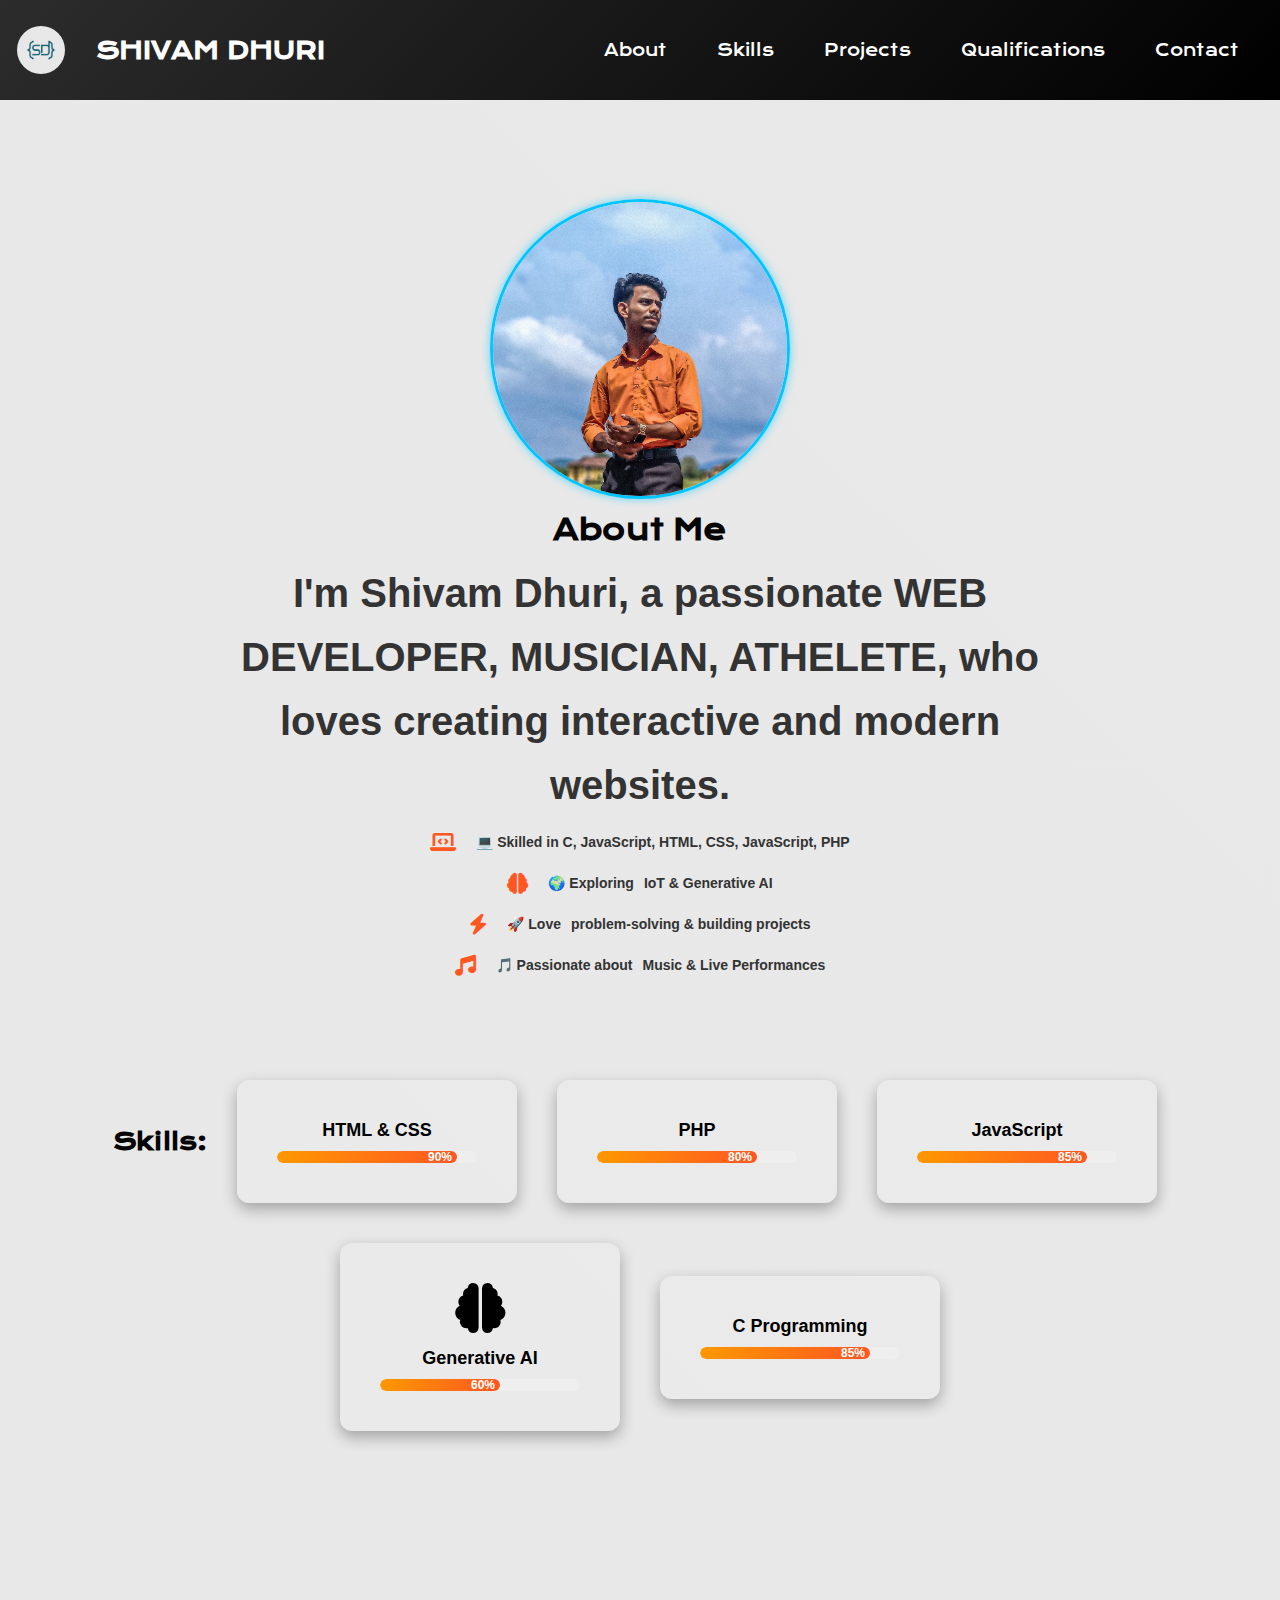
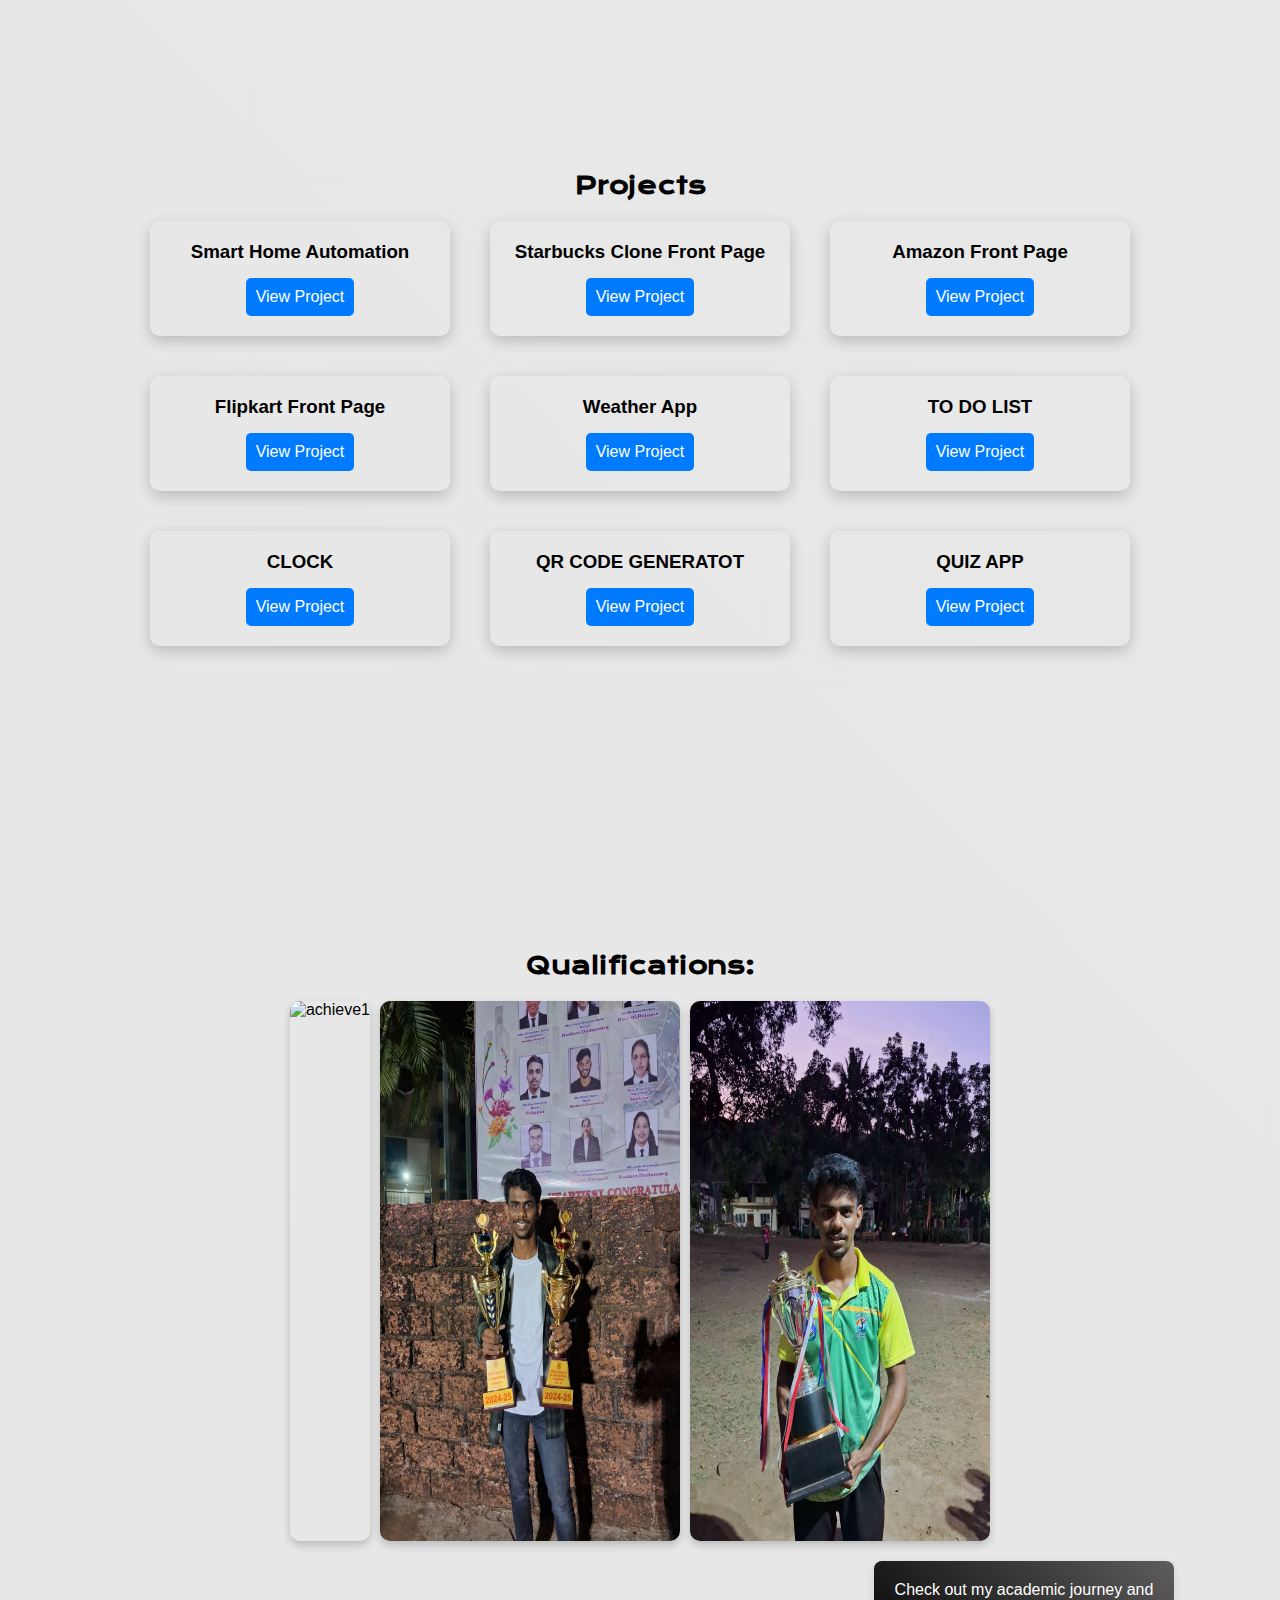
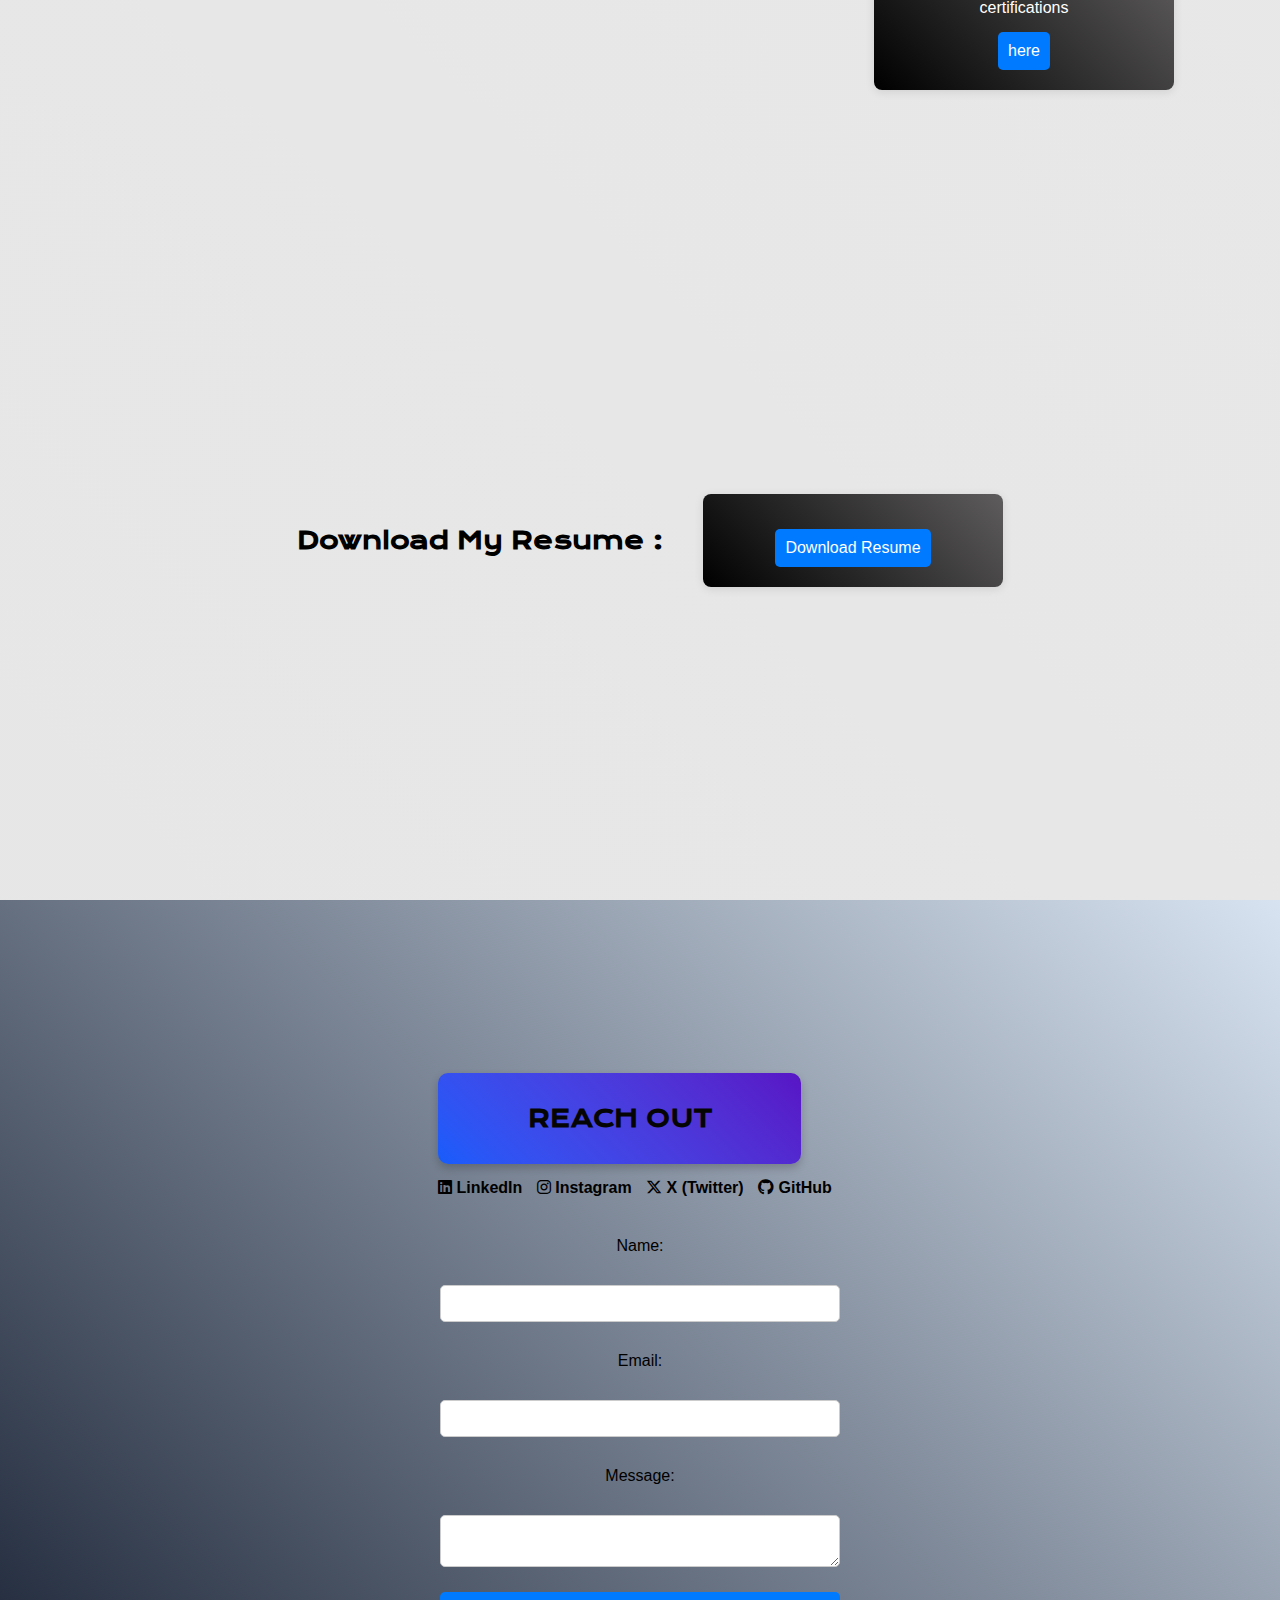
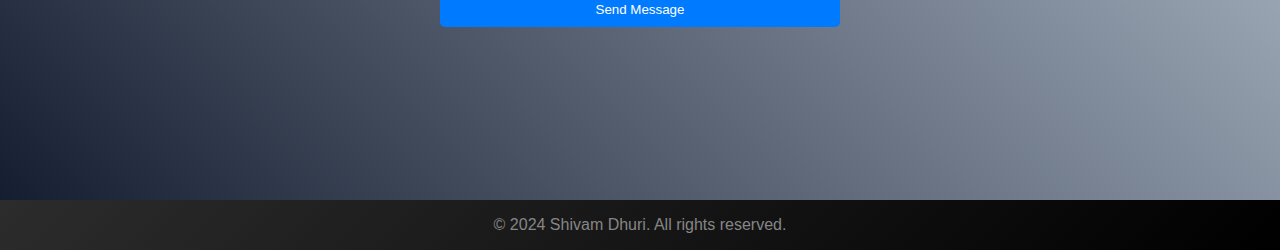
==== index.html @ 775d4413 "Add files via upload" ====
<!DOCTYPE html>
<html lang="en">
<head>
    <meta charset="UTF-8">
    <meta name="viewport" content="width=device-width, initial-scale=1.0">
    <title>Shivam Dhuri - Portfolio</title>
    <link rel="stylesheet" href="styles.css">
    <link rel="stylesheet" href="https://cdn.jsdelivr.net/npm/devicon@2.14.0/devicon.min.css">
<link rel="stylesheet" href="https://cdnjs.cloudflare.com/ajax/libs/font-awesome/6.4.2/css/all.min.css">

    <link href="http://api.fontshare.com/v2/css?f[]=general-sans@400,500,600,700&display=swap" rel="stylesheet">
    <link href="https://fonts.googleapis.com/css2?family=Poppins:wght@300;600&display=swap" rel="stylesheet">
    <link rel="preconnect" href="https://fonts.googleapis.com">
<link rel="preconnect" href="https://fonts.gstatic.com" crossorigin>
<link href="https://fonts.googleapis.com/css2?family=Krona+One&family=Secular+One&display=swap" rel="stylesheet">
</head>
<body>
    <header class="fade-in"> 
            <div class="logo-container">
                <img id="skill" class="shivam" src="logo.webp" alt="SD Logo">
                <h2   class="heading">SHIVAM DHURI</h2>
                
            </div>
        <button class="menu-toggle">&#9776;</button> <!-- Hamburger Icon -->
        <nav>
            <ul class="nav-links">
                <li><a href="#about">About</a></li>
                <li><a href="#skills">Skills</a></li>
                <li><a href="#projects">Projects</a></li>
                <li><a href="#qualifications">Qualifications</a></li>
                <li><a href="#contact">Contact</a></li>
            </ul>
        </nav> 
    </header>
   

    
    

    <section id="about" class="about">
        
            <div class="about-content">
                <div class="profile-container">
                    <img  src="IMG20241020133744 (1) (3).jpg" alt="Profile" class="profile-image">
                </div>
                <h2>About Me</h2>
                <div class="typing-container">
                    <span id="dynamic-text"></span>
                </div>
                <p id="about-description">
                    I'm <strong>Shivam Dhuri</strong>, a passionate WEB DEVELOPER, MUSICIAN, ATHELETE, who loves creating interactive and modern websites.
                    <ul class="about-list">
                        <li><i class="fa-solid fa-laptop-code"></i> 💻 Skilled in C, JavaScript, HTML, CSS, JavaScript, PHP</li>
                        <li><i class="fa-solid fa-brain"></i> 🌍 Exploring <strong>IoT & Generative AI</strong></li>
                        <li><i class="fa-solid fa-bolt"></i> 🚀 Love <strong>problem-solving & building projects</strong></li>
                        <li><i class="fa-solid fa-music"></i> 🎵 Passionate about <strong>Music & Live Performances</strong></li>
                    </ul>
                    
                    
            </section>
    
    
    <script src="https://cdn.jsdelivr.net/npm/typed.js@2.0.12"></script>
    <script>
        var profileImage = document.getElementById("profile-image");
        var aboutText = document.getElementById("about-description");
    
        var roles = [
            { 
                title: '<i class="fa-solid fa-code"></i> Web Developer', 
                img: 'IMG20241020133744 (1) (3).jpg',
                text: "I'm Shivam Dhuri, a passionate **web developer** who loves creating interactive and modern websites."
            },
            { 
                title: '<i class="fa-solid fa-dumbbell"></i> Athlete', 
                img: 'achieve.jpg',
                text: "Sports fuel my energy and discipline. As an **athlete**, I thrive on pushing my limits and staying fit."
            },
            { 
                title: '<i class="fa-solid fa-music"></i> Musician', 
                img: 'musician.jpg',
                text: "Music is my creative escape. As a **musician**, I love playing and creating soulful melodies."
            }
        ];
    
        var typed = new Typed("#dynamic-text", {
            strings: roles.map(role => role.title),
            typeSpeed: 100,
            backSpeed: 60,
            startDelay: 400,
            loop: true,
            smartBackspace: true,
            showCursor: false,
            preStringTyped: (index) => {
                profileImage.style.opacity = "0";
                aboutText.style.opacity = "0";
                setTimeout(() => {
                    profileImage.src = roles[index].img;
                    aboutText.innerHTML = roles[index].text;
                    profileImage.style.opacity = "1";
                    aboutText.style.opacity = "1";
                }, 500);
            }
        });
    </script>
    


    <section id="skills" class="skills">
        
        <div class="skills-container">
            <h2  class="skil">Skills:</h2>
            <div class="skill">
                <i class="devicon-html5-plain colored"></i>
                <i class="devicon-css3-plain colored"></i> <!-- HTML & CSS Icons -->
                <div class="skill-name">HTML & CSS</div>
                <div class="skill-bar"><div class="skill-level html-css-skill">90%</div></div>
            </div>
            <div class="skill">
                <i class="devicon-php-plain colored"></i> <!-- PHP Icon -->
                <div class="skill-name">PHP</div>
                <div class="skill-bar"><div class="skill-level php-skill">80%</div></div>
            </div>
            <div class="skill">
                <i class="devicon-javascript-plain colored"></i> <!-- JavaScript Icon -->
                <div class="skill-name">JavaScript</div>
                <div class="skill-bar"><div class="skill-level js-skill">85%</div></div>
            </div>
            <div class="skill">
                <i class="fas fa-brain"></i> <!-- AI Icon -->
                <div class="skill-name">Generative AI</div>
                <div class="skill-bar"><div class="skill-level ai-skill">60%</div></div>
            </div>
            <div class="skill">
                <i class="devicon-c-plain colored"></i> <!-- C Icon -->
                <div class="skill-name">C Programming</div>
                <div class="skill-bar"><div class="skill-level c-skill">85%</div></div>
            </div>
            
        </div>
    </section>
    
    

    <section id="projects">
        <h2 >Projects</h2>
        <div class="projects-container">
            <div class="project">
                <h3>Smart Home Automation</h3>
                <a href="iot_project.html" class="btn">View Project</a>
            </div>
            
            <div class="project">
                <h3>Starbucks Clone Front Page</h3>
                <a href="https://star1-phi.vercel.app/" class="btn">View Project</a>
            </div>
    
            <div class="project">
                <h3>Amazon Front Page</h3>
                <a href="https://amazon-nu-drab.vercel.app/" class="btn">View Project</a>
            </div>
    
            <div class="project">
                <h3>Flipkart Front Page</h3>
                <a href="https://flipkart-flax.vercel.app/" class="btn">View Project</a>
            </div>
            <div class="project">
                <h3>Weather App</h3>
                <a href="https://weatherapp-wheat-sigma.vercel.app/" class="btn">View Project</a>
            </div>
            <div class="project">
                <h3>TO DO LIST</h3>
                <a href="https://todo-dusky-mu.vercel.app/" class="btn">View Project</a>
            </div>
            <div class="project">
                <h3>CLOCK</h3>
                <a href="https://clock-eta-red.vercel.app/" class="btn">View Project</a>
            </div>
            <div class="project">
                <h3>QR CODE GENERATOT</h3>
                <a href="https://qr-lake-omega.vercel.app/" class="btn">View Project</a>
            </div>
            <div class="project">
                <h3>QUIZ APP</h3>
                <a href="https://quiz-nu-kohl.vercel.app/" class="btn">View Project</a>
            </div>
        </div>
    </section>
    

    <section id="qualifications" class="qualifications">
        <h2 id="proj">Qualifications:</h2>
        
        <div class="qualification-image">
            <img src="achieve.jpg" alt="achieve1">
            <img src="achieve2.jpg" alt="achieve2">
            <img src="achieve3.jpg" alt="achieve3">
        </div>
        
        
            <p id="prop" class="boxx">Check out my academic journey and certifications <a href="qualifications.html" class="btn">here</a></p>
        </div>
    </section>
    <section class="projects-container">
        <h2 id="proj">Download My Resume
            :
        </h2>
        <p id="pro" class="boxx"><a href="Shivam_Resume.pdf" download class="btn">Download Resume</a></p>
        
    </section>

<script>
  document.getElementById("resumeDownload").addEventListener("click", function (event) {
    event.preventDefault();
    const link = document.createElement("a");
    link.href = "files/Shivam_Resume.pdf";
    link.setAttribute("download", "Shivam_Resume.pdf");
    document.body.appendChild(link);
    link.click();
    document.body.removeChild(link);
  });
</script>

    

    <section id="contact">

        <div class="reach1">
            <div class=""> <h2 class="reach">REACH OUT</h2></div>
            
            <div class="social-links">
                <a href="https://www.linkedin.com/in/shivam-dhuri-a735862b6/" target="_blank" class="social-icon">
                    <i class="fa-brands fa-linkedin"></i> LinkedIn
                </a>
                <a href="https://www.instagram.com/_shivam_2923/" target="_blank" class="social-icon">
                    <i class="fa-brands fa-instagram"></i> Instagram
                </a>
                <a href="https://x.com/ShivamG55039298" target="_blank" class="social-icon">
                    <i class="fa-brands fa-x-twitter"></i> X (Twitter)
                </a>
                <a href="https://github.com/shivamdh007" target="_blank" class="social-icon">
                    <i class="fa-brands fa-github"></i> GitHub
                </a>
            </div>
        <form action="contact.php" method="POST">
            <label for="name" id="proj">Name:</label>
            <input type="text" id="name" name="name" required>
            
            <label for="email" id="proj">Email:</label>
            <input type="email" id="email" name="email" required>
            
            <label for="message" id="proj">Message:</label>
            <textarea id="message" name="message" required></textarea>
            
            <button type="submit" class="btn">Send Message</button>
        </form>
        </div>
    </section>

    <footer>
        <p>&copy; 2024 Shivam Dhuri. All rights reserved.</p>
    </footer>

    <script src="script.js"></script>
</body>
</html>
---- styles.css ----
* {
    box-sizing: border-box;
    
}

body {
    font-family: 'Poppins', sans-serif;
    margin: 0;
    padding: 0;
    color: #000000;
    background-color: #000000;
}


* {
    box-sizing: border-box;
    margin: 0;
    padding: 0;
}

body {
    font-family: 'Poppins', sans-serif;
    color: #ffffff;
    background: #000000;
}



@keyframes glowing {
    0% { text-shadow: 0 0 5px #ffffff, 0 0 10px #ffffff; }
    50% { text-shadow: 0 0 15px #00f2ff, 0 0 30px #ffcc00; }
    100% { text-shadow: 0 0 5px #0fa4ac, 0 0 10px #ffffff; }
}

header {
    background: linear-gradient(135deg, #2c2c2c, #000000);
    color: #fff;
    padding: 15px 30px;
    text-align: center;
    position: sticky;
    top: 0;
    z-index: 1000;
    display: flex;
    justify-content: space-between;
    align-items: center;
    transition: all 0.3s ease-in-out;
}


header h1 {
    font-size: 24px;
    font-family: "Krona One", sans-serif;
    letter-spacing: 1px;
    animation: glowing 2s infinite alternate; /* Glowing effect */
    transition: transform 0.3s ease-in-out;
}

header h1:hover {
    transform: scale(1.1);
}

.logo-container {
    display: flex;
    align-items: center;
}

.logo-container img {
    width: 50px;
    border-radius: 50%;
    height: auto;
    transition: transform 0.3s ease;
}


.logo-container img:hover {
    transform: scale(1.1);
    filter: drop-shadow(0 0 15px #ffcc00);
}


.nav-links {
    list-style: none;
    display: flex;
}

.nav-links li {
    margin: 0 15px;
}


.nav-links a {
    color: rgb(255, 255, 255);
    text-decoration: none;
    font-family: "Krona One";
    animation: glowing 2s infinite alternate;
    transition: color 0.3s ease-in-out, text-shadow 0.3s ease-in-out, transform 0.3s ease-in-out;
    position: relative;
}


.nav-links a::after {
    content: "";
    position: absolute;
    left: 0;
    bottom: -2px;
    width: 100%;
    height: 2px;
    background-color: white;
    transform: scaleX(0);
    transform-origin: left;
    transition: transform 0.3s ease-in-out;
}


.nav-links a:hover {
    color: white;
    text-shadow: 0 0 15px rgba(255, 255, 255, 0.8), 0 0 30px rgba(255, 255, 255, 0.6);
    transform: scale(1.1);
}

/* Show underline on hover */
.nav-links a:hover::after {
    transform: scaleX(1);
}

/* Responsive menu */
.menu-toggle {
    display: none;
    font-size: 24px;
    background: none;
    border: none;
    color: white;
    cursor: pointer;
}

.profile {
    display: flex;
    flex-direction: column;
    align-items: center;
    justify-content: center;
    margin-bottom: 20px;
}

.profile-image {
    width: 150px;
    height: 150px;
    margin-top: 20px;
    border-radius: 50%;
    object-fit: cover;
    border: 3px solid #00c6ff;
    box-shadow: 0 0 10px rgba(0, 198, 255, 0.6);
    transition: transform 0.3s ease-in-out;
}


.about-section {
    font-size: 1.8rem; /* Enlarged text */
    font-weight: bold;
    line-height: 1.5;
    text-align: left;
    color: #fff; /* White text for contrast */
    padding: 50px;
    padding-bottom: 20px;
    position: relative;
    background-position: center;
    background-attachment: fixed;
    background-repeat: no-repeat;
}
/* About List Styling */
.about-list {
    list-style: none;
    margin-top: 10px;
    padding: 0;
}

.about-list li {
    display: flex;
    align-items: center;
    font-size: 1.2em;
    margin: 10px 0;
}

.about-list i {
    font-size: 1.5em;
   
    color: #ffcc00; /* Highlighting icons */
}



.about {
    font-size: 1.5em;
    font-weight: bold;
    line-height: 1.5; 
    text-align: left; 
    color: #333;
}
#about-description {
    font-size: 1.2em;
    max-width: 800px;
    line-height: 1.6;
    margin-top: 10px;
}
.about-container {
    display: flex;
    align-items: center;
    justify-content: center;
    gap: 30px;
    text-align: center;
}

.profile-image {
    width: 300px;
    height: 300px;
    border-radius: 50%;
    margin-top: 10%;
    object-fit: cover;
    transition: transform 0.5s ease-in-out;
}



.skills-container {
    padding-top:70px ;
    display: flex;
    flex-wrap: wrap;
    justify-content: center;
    max-width: 90%;
    margin: auto;
    gap: 20px;
}

.skill {
    margin-top: 50px;
    width: 280px;
    text-align: center;
    padding: 20px;
    background: rgba(255, 255, 255, 0.1);
    border-radius: 12px;
    box-shadow: 0 6px 15px rgba(0, 0, 0, 0.3);
    transition: transform 0.3s ease, background 0.3s ease;
}

.skill:hover {
    transform: scale(1.05);
    background: rgba(255, 255, 255, 0.2);
}

.skill i {
    font-size: 50px;
    margin-bottom: 15px;
    transition: transform 0.3s ease;
}

.skill:hover i {
    transform: rotate(10deg);
}


@media screen and (max-width: 768px) {
    header {
        flex-direction: column;
        text-align: center;
    }

    .nav-links {
        display: none;
        flex-direction: column;
        background: rgba(0, 0, 0, 0.8);
        width: 100%;
        text-align: center;
        padding: 10px 0;
    }

    .nav-links li {
        margin: 10px 0;
    }

    .menu-toggle {
        display: block;
    }

    .about {
        padding: 20px 10px;
        max-width: 90%;
    }
}




.about {
    display: flex;
    justify-content: center;  
    align-items: center;      
    height: 100vh;            
    text-align: center;       
    padding: 20px;
}

.about-container {
    display: flex;
    align-items: center;
    justify-content: center;
    gap: 30px;
    text-align: center;
}



.typing-container {
    font-size: 28px;
    font-weight: bold;
    text-transform: uppercase;
    background: linear-gradient(45deg, #ff0000, #ff7300, #ffeb00, #00ff22, #0099ff, #aa00ff);
    background-size: 400% 400%;
    -webkit-background-clip: text;
    -webkit-text-fill-color: transparent;
    animation: gradientAnimation 5s ease infinite, glowEffect 6s ease-in-out infinite alternate;
}

@keyframes gradientAnimation {
    0% { background-position: 0% 50%; }
    50% { background-position: 100% 50%; }
    100% { background-position: 0% 50%; }
}


#about-description {
    font-size: 40px;
    transition: opacity 0.5s ease-in-out;
}


.about-content h2 {
    font-size: 28px;
    margin-bottom: 10px;
}
.about-list {
    list-style: none; 
    padding: 0;
    text-align: center; 
    display: flex;
    flex-direction: column;
    align-items: center; 
    gap: 10px; 
}

.about-list li {
    font-size: 1.5rem; 
    
    border-radius: 10px;
    width: fit-content; 
    display: flex;
    align-items: center;
    gap: 10px; 
    transition: transform 0.3s ease-in-out, background 0.3s ease-in-out;
}



.typing-title {
    font-size: 22px;
    font-weight: bold;
    color: #ff9800;
    display: flex;
    align-items: center;
}

.typing-title i {
    margin-right: 10px;
    font-size: 24px;
}

.about-list {
    list-style: none;
    padding: 0;
}

.about-list li {
    font-size: 14px;
    margin: 5px 0;
    display: flex;
    align-items: center;
}

.about-list i {
    margin-right: 10px;
    color: #ff5722;
}

.social-links {
    margin-top: 15px;
}

.social-icon {
    display: inline-block;
    margin-right: 10px;
    margin-bottom: 20px;
    color: #000000;
    font-weight: bold;
    text-decoration: none;
    transition: 0.3s;
}

.social-icon:hover {
    color: #ff8c00;
}







.profile-image:hover {
    transform: rotate(10deg) scale(1.1);
    box-shadow: 0 6px 12px rgba(0, 0, 0, 0.3);
    transition: 1s;
}

.social-icon {
    color: #000000;
    text-decoration: none;
    margin-right: 10px;
    transition: color 0.3s ease;
}

.social-icon:hover {
    color: #fc2b0a;
}

.skills-container {
    display: flex;
    flex-wrap: wrap;
    justify-content: center;
    align-items: center;
    max-width: 90%;
    margin: auto;
    gap: 20px;
}

.skill {
    width: 280px;
    text-align: center;
    padding: 40px;
    background: rgba(255, 255, 255, 0.1);
    border-radius: 12px;
    box-shadow: 0 6px 15px rgba(0, 0, 0, 0.3);
    
    margin: 10px;
    transition: transform 0.3s ease, background 0.3s ease;
}

.skill:hover {
    transform: scale(1.05);
    background: rgba(255, 255, 255, 0.2);
}

.skill i {
    font-size: 50px;
    margin-bottom: 15px;
    transition: transform 0.3s ease;
}

.skill:hover i {
    transform: rotate(10deg);
}

.skill-name {
    font-size: 18px;
    font-weight: bold;
    margin-bottom: 10px;
}

.skill-bar {
    width: 100%;
    height: 12px;
    background: rgba(255, 255, 255, 0.2);
    border-radius: 6px;
    overflow: hidden;
    position: relative;
}

.skill-level {
    height: 100%;
    background: linear-gradient(to right, #ff9800, #ff5722);
    border-radius: 6px;
    text-align: right;
    padding-right: 5px;
    color: white;
    font-weight: bold;
    line-height: 12px;
    font-size: 12px;
    animation: fillSkill 2s ease-in-out forwards;
}



@keyframes fillSkill {
    from {
        width: 0;
    }
}


.html-css-skill { width: 90%; }
.php-skill { width: 80%; }
.js-skill { width: 85%; }
.ai-skill { width: 60%; }
.c-skill { width: 85%; }



.projects-container {
    display: flex;
    flex-wrap: wrap;
    justify-content: center;
    padding: 20px;
}

.project {
    background: linear-gradient(45deg, #2d2d2d, #898a87); 
    border-radius: 8px;
    padding: 20px;
    margin: 10px;
    box-shadow: 0 2px 10px rgba(0, 0, 0, 0.1);
    width: 300px;
    transition: transform 0.3s ease, box-shadow 0.3s ease;
}

#projects {
    text-align: center;
    padding: 50px 20px;
    background: var(--background-color);
    overflow: hidden;
}


.projects-container {
    display: flex;
    gap: 20px;
    padding: 10px;
    width: 100%;
    white-space: nowrap;
    overflow: hidden;
    position: relative;
}


.project {
    background: var(--card-background);
    border-radius: 10px;
    padding: 20px;
    min-width: 300px;
    text-align: center;
    box-shadow: 0px 5px 15px rgba(0, 0, 0, 0.2);
    scroll-snap-align: center;
    transition: transform 0.3s ease-in-out, box-shadow 0.3s;
}


.project:hover {
    transform: scale(1.05);
    box-shadow: 0px 8px 20px rgba(0, 0, 0, 0.3);
}


body.dark-mode #projects {
    background: #121212;
}

body.dark-mode .project {
    background: #1e1e1e;
    color: white;
}

.project:hover {
    transform: translateY(-5px); 
    box-shadow: 0 4px 15px rgba(0, 0, 0, 0.2);
}

.btn {
    display: inline-block;
    padding: 10px 20px;
    background: #5d5c8a; 
    color: #fff;
    border: none;
    border-radius: 5px;
    text-decoration: none;
    transition: background 0.3s ease, transform 0.3s ease;
}

.btn:hover {
    background: #ff6347;
    transform: scale(1.05); 
}

.testimonials {
    background: #fbfbfb; 
    padding: 20px;
    border-radius: 8px;
    margin: 20px;
    box-shadow: 0 2px 10px rgba(0, 0, 0, 0.1);
}

.testimonial {
    margin: 15px 0;
    font-style: italic;
    text-align: center;
}
#prop{
    color: white;
    margin-left: 60%;
}
footer {
    text-align: center;
    padding: 10px;
    background: #000000; 
    color: #040404;
}

form {
    display: flex;
    flex-direction: column;
    max-width: 400px;
    margin: auto;
}

form label {
    margin-bottom: 5px;
}

form input, form textarea {
    padding: 10px;
    margin-bottom: 10px;
    border: 1px solid #ccc;
    border-radius: 5px;
    transition: border-color 0.3s ease;
}

form input:focus, form textarea:focus {
    border-color: #636bb0; 
}

.btn {
    background: #0c49a4; 
    border: none;
    cursor: pointer;
}

body {
    font-family: Arial, sans-serif;
    color: #000000;
    background-image: linear-gradient(45deg, #e6e6e6, #e9e9e9);
    margin: 0;
}

header {
    background-color: #4A90E2;
    color: white;
    padding: 1rem;
    text-align: center;
}

header nav a {
    color: rgb(244, 244, 244);
    text-decoration: none;
    margin: 0 10px;
}

h2 {
    color: #050505;
    font-family: Krona One;

}
#skill{
    color: #fbfbfb;
}
#proj{
    color:rgb(0, 0, 0);
    display: flex;
    flex-wrap: wrap;
    justify-content: center;
    padding: 20px;
}
#pro{
    color: white;
}
.boxx{
    background: linear-gradient(45deg, #000000, #5e5c5c); 
    border-radius: 8px;
    padding: 20px;
    display: flex;
    flex-wrap: wrap;
    margin-left: 46%;
    justify-content: center;
    margin: 10px;
    box-shadow: 0 2px 10px rgba(0, 0, 0, 0.1);
    width: 300px;
    transition: transform 0.3s ease, box-shadow 0.3s ease;
    
}

.shivam{
    padding: 10px 1px;
    float: left;
    margin-top: 0;
    font-family: Krona One;
}


#contact {
    display: flex;
    justify-content: center; 
    align-items: center;
    height: 100vh; 
    text-align: center;
    background: linear-gradient(45deg, #141e30, #d8e3f1); 
}


.reach {
    display: flex;
    flex-direction: column;
    align-items: center;
    background:linear-gradient(45deg ,oklch(0.546 0.245 262.881),#5814c5);
    padding: 30px;
    border-radius: 10px;
    box-shadow: 0 4px 8px rgba(0, 0, 0, 0.2);
    max-width: 500px;
    width: 90%;
    transition: transform 0.3s ease, box-shadow 0.3s ease;
}


.reach:hover {
    transform: scale(1.05);
    box-shadow: 0 10px 20px rgba(0, 0, 0, 0.3);
}


input, textarea {
    width: 100%;
    padding: 10px;
    margin-top: 5px;
    border: 2px solid #ccc;
    border-radius: 5px;
    transition: border-color 0.3s ease, box-shadow 0.3s ease;
}


input:hover, textarea:hover {
    border-color: #007bff;
    box-shadow: 0 0 10px rgba(0, 123, 255, 0.5);
}


.btn {
    margin-top: 15px;
    padding: 10px;
    background: linear-gradient(45deg, #007bff, #00c6ff);
    color: white;
    border: none;
    border-radius: 5px;
    cursor: pointer;
    transition: background 0.3s ease, transform 0.2s ease;
}


.btn:hover {
    background: linear-gradient(45deg, #4c535a, #0088cc);
    transform: scale(1.1);
}


@media (max-width: 768px) {
    #contact {
        height: auto;
        padding: 20px;
    }

    .reach {
        width: 100%;
        max-width: 90%;
        padding: 20px;
    }
}


.btn {
    margin-top: 15px;
    padding: 10px;
    background: #007bff;
    color: white;
    border: none;
    border-radius: 5px;
    cursor: pointer;
    transition: 0.3s;
}

.btn:hover {
    background: #0056b3;
}

.qualifications-section, .certificates-section {
    margin:  auto;
    width: 100%;
    max-width: 800px;
}
.qualifications {
    text-align: center;
    margin: 20px 0;
    display: flex;
    flex-direction: column;
    align-items: center; /* Center horizontally */
    justify-content: center; /* Center vertically */
    min-height: 100vh; /* Ensure the section takes full viewport height */
}

.qualification-image {
    display: flex;
    justify-content: center;
    gap: 10px; /* Adjust the gap between images as needed */
    margin-bottom: 20px;
}

.qualification-image img {
    max-width: 100%;
    height: auto;
    border-radius: 5px; /* Optional: for rounded corners */
}

.extra {
    background-color: #e2e2e2;
    padding: 15px;
    border-radius: 5px;
    display: inline-block;
    margin-top: 20px;
    text-align: center; /* Center text inside the box */
}

.boxx {
    margin: 0;
    font-size: 16px;
}




.boxx {
    margin: 0;
    font-size: 16px;
}

@media (max-width: 768px) {
    .qualifications {
        min-height: auto; /* Remove full viewport height for mobile */
        padding: 20px 10px; /* Add padding for better spacing */
    }

    .qualification-image {
        flex-direction: column; /* Stack images vertically on mobile */
        gap: 15px; /* Increase gap between stacked images */
    }

    .qualification-image img {
        width: 80%; /* Reduce image width for better fit */
        margin: 0 auto; /* Center images horizontally */
    }

    .extra {
        width: 90%; /* Make the box wider for better readability */
        padding: 10px; /* Reduce padding for smaller screens */
    }

    .boxx {
        font-size: 14px; /* Reduce font size for mobile */
    }
}


.certificates-gallery {
    display: flex;
    gap: 20px;
    flex-wrap: wrap;
    justify-content: center;
}

.certificate {
    text-align: center;
}

.certificate img {
    cursor: pointer;
    width: 150px;
    height: auto;
    border-radius: 8px;
    transition: transform 0.3s ease;
}

.certificate img:hover {
    transform: scale(1.05);
}


.modal {
    display: none;
    position: fixed;
    z-index: 1000;
    padding-top: 60px;
    left: 0;
    top: 0;
    width: 100%;
    height: 100%;
    background-color: rgba(0, 0, 0, 0.8);
}

.modal-content {
    margin: auto;
    display: block;
    max-width: 80%;
    border-radius: 8px;
    box-shadow: 0 4px 8px rgba(0, 0, 0, 0.2);
}

.close {
    position: absolute;
    top: 15px;
    right: 35px;
    color: white;
    font-size: 40px;
    font-weight: bold;
    cursor: pointer;
}

footer {
    text-align: center;
    padding: 1rem;
    background: linear-gradient(135deg, #2c2c2c, #000000); 
    color: rgb(134, 134, 134);
}
.btn:hover {
    background: linear-gradient(135deg, #2575fc, #6a11cb); 
    box-shadow: 0 6px 12px rgba(0, 0, 0, 0.3);
    transform: translateY(-2px); 
}


.certificates-gallery {
    display: flex;
    flex-wrap: wrap;
    gap: 15px;
    justify-content: center;
}


.menu-toggle {
    display: none;
    font-size: 24px;
    background: none;
    border: none;
    cursor: pointer;
}


@media screen and (max-width: 768px) {
    nav ul {
        display: none;
        flex-direction: column;
        position: absolute;
        top: 60px;
        right: 0;
        background: rgb(7, 7, 7);
        width: 100%;
        text-align: center;
        box-shadow: 0px 4px 8px rgba(0, 0, 0, 0.1);
    }

    nav ul.active {
        display: flex;
    }

    nav ul li {
        padding: 10px 0;
        border-bottom: 1px solid #ddd;
    }

    .menu-toggle {
        display: block;
    }
}

.fade-in {
    opacity: 0;
    transform: translateX(-50px);
    transition: opacity 2s ease-out, transform 2s ease-out;
}


.fade-in.visible {
    opacity: 1;
    transform: translateX(0);
}
section {
    min-height: 80vh; 

    align-items: center;
    justify-content: center;
    
}


.qualification-image {
    flex: 0.5; 
    text-align: center;
    margin-top: 0;
}

.qualification-image img {
    width: 100%;
    max-width: 300px; 
    border-radius: 10px;
    box-shadow: 0px 4px 8px rgba(0, 0, 0, 0.2);
}
.heading{
    color: rgb(255, 255, 255);
    padding-left: 30px;
}
@media screen and (max-width: 768px) {
    header {
        flex-direction: column;
        text-align: center;
    }

    .nav-links {
        display: none;
        flex-direction: column;
        background: rgba(0, 0, 0, 0.8);
        width: 100%;
        text-align: center;
        padding: 10px 0;
    }

    .nav-links li {
        margin: 10px 0;
    }

    .menu-toggle {
        display: block;
    }

    .profile-image {
        width: 100px;
        height: 100px;
    }

    .about-section {
        padding: 20px 10px;
        font-size: 1.2rem;
    }

    .skills-container {
        padding-top: 20px;
    }

    .skill {
        width: 100%;
        margin-top: 20px;
    }

    .projects-container {
        flex-direction: column;
        align-items: center;
    }

    .project {
        width: 90%;
    }

    .qualifications {
        min-height: auto;
        padding: 20px 10px;
    }

    .qualification-image {
        flex-direction: column;
        gap: 15px;
    }

    .qualification-image img {
        width: 80%;
    }

    .extra {
        width: 90%;
        padding: 10px;
    }

    .boxx {
        font-size: 14px;
    }

    .certificates-gallery {
        flex-direction: column;
        align-items: center;
    }

    .certificate img {
        width: 100%;
    }

    footer {
        padding: 20px 10px;
    }
}
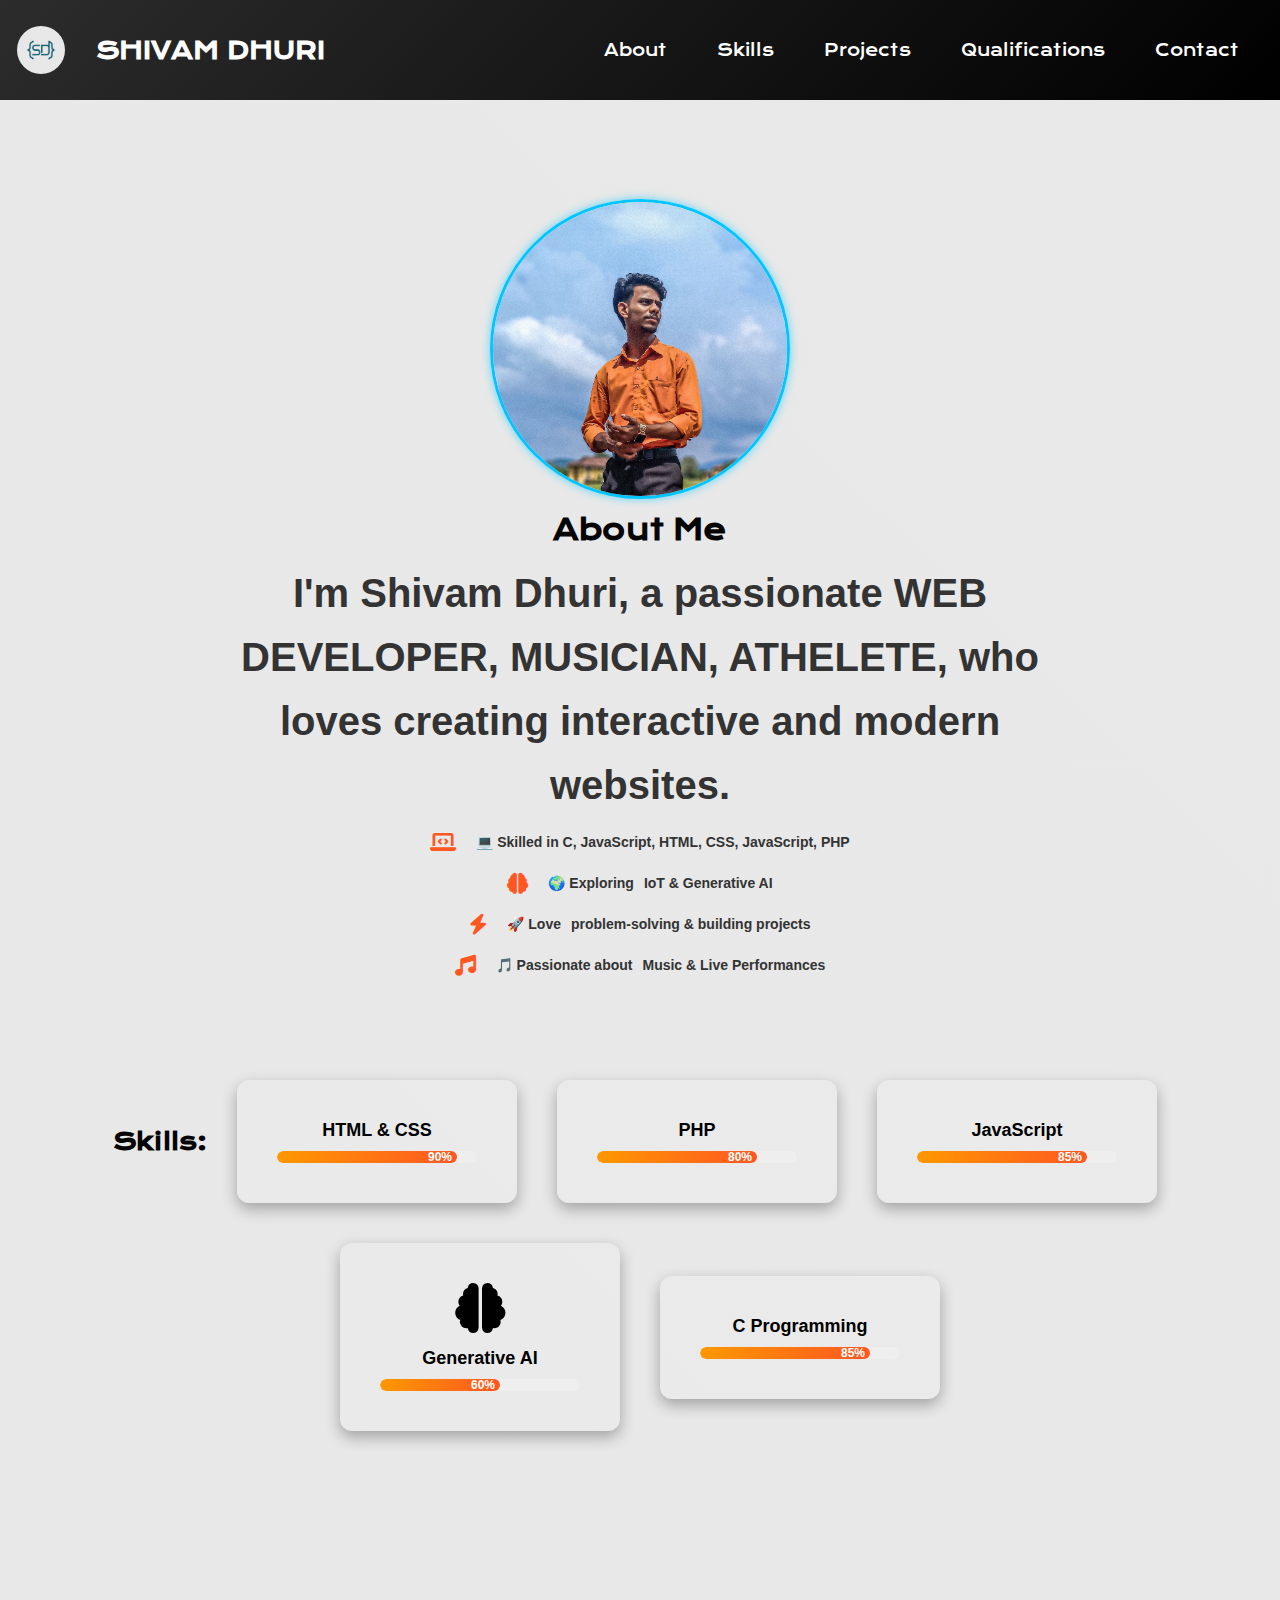
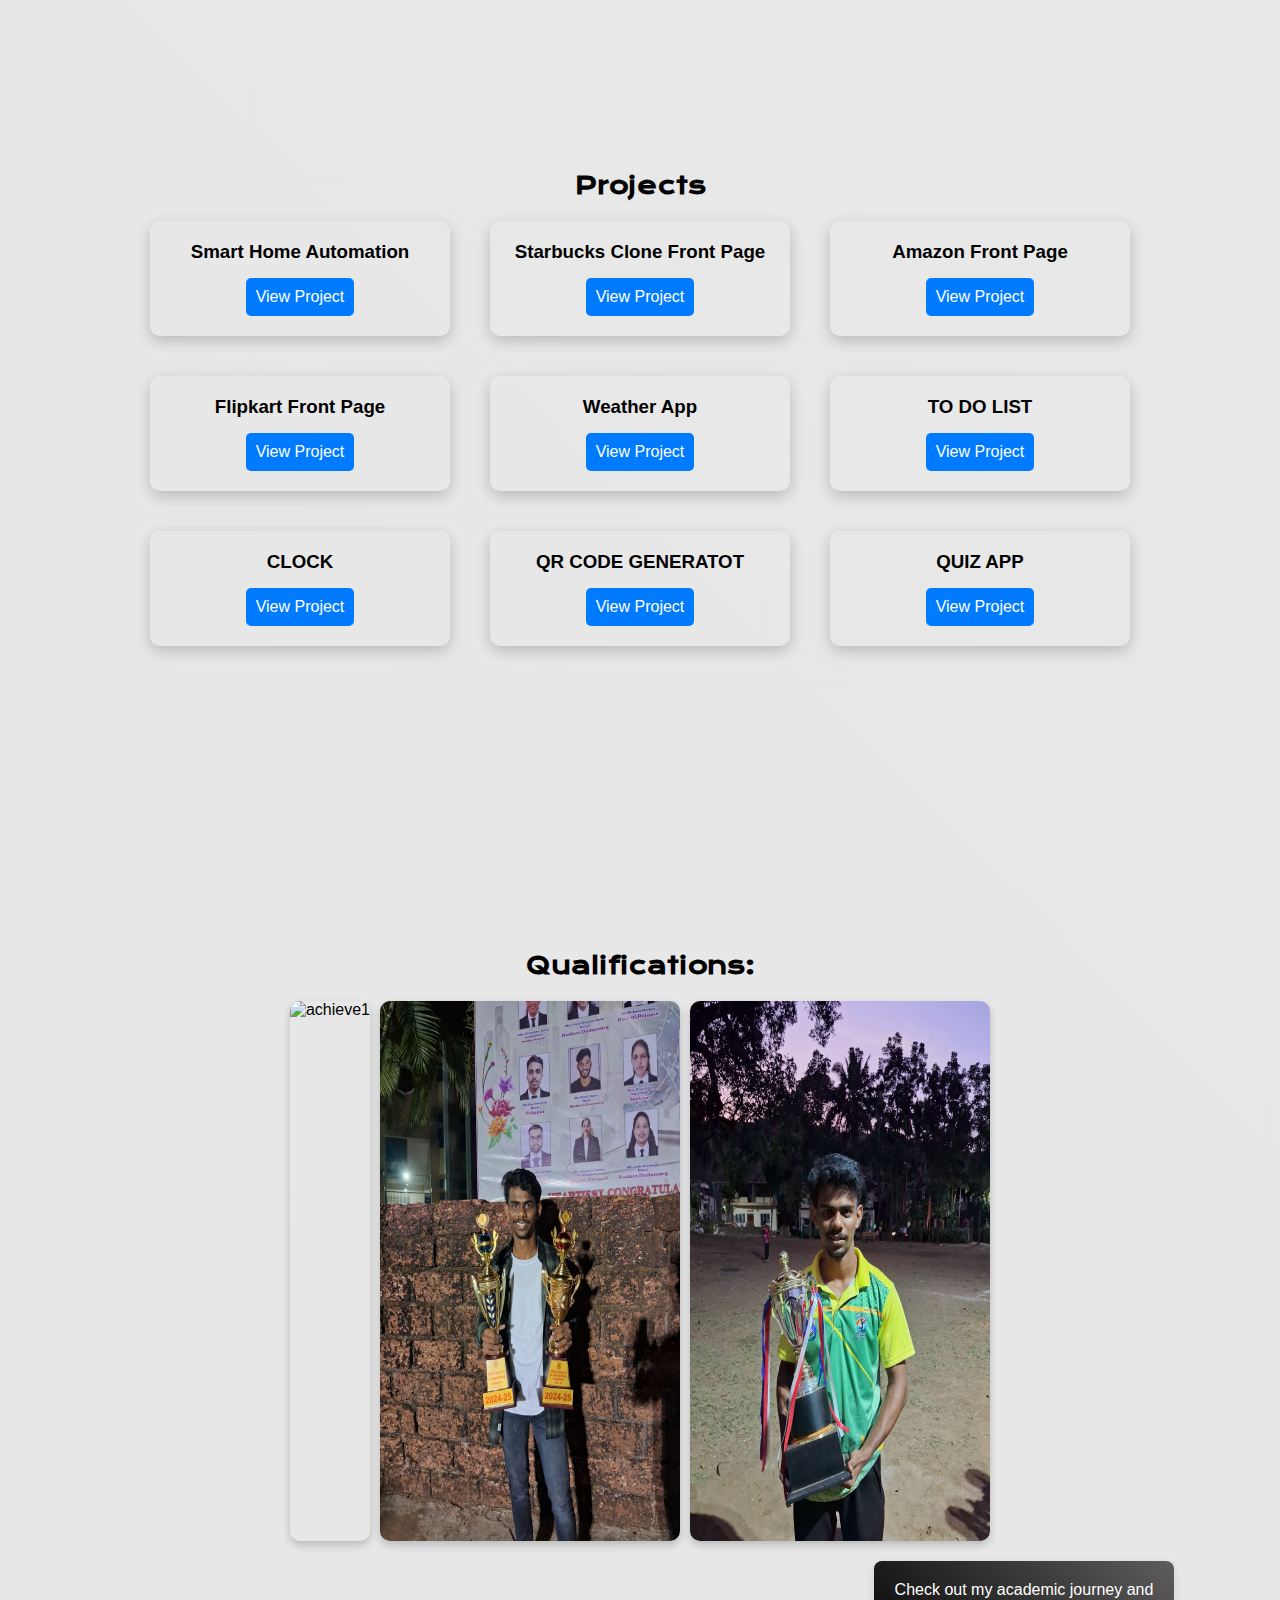
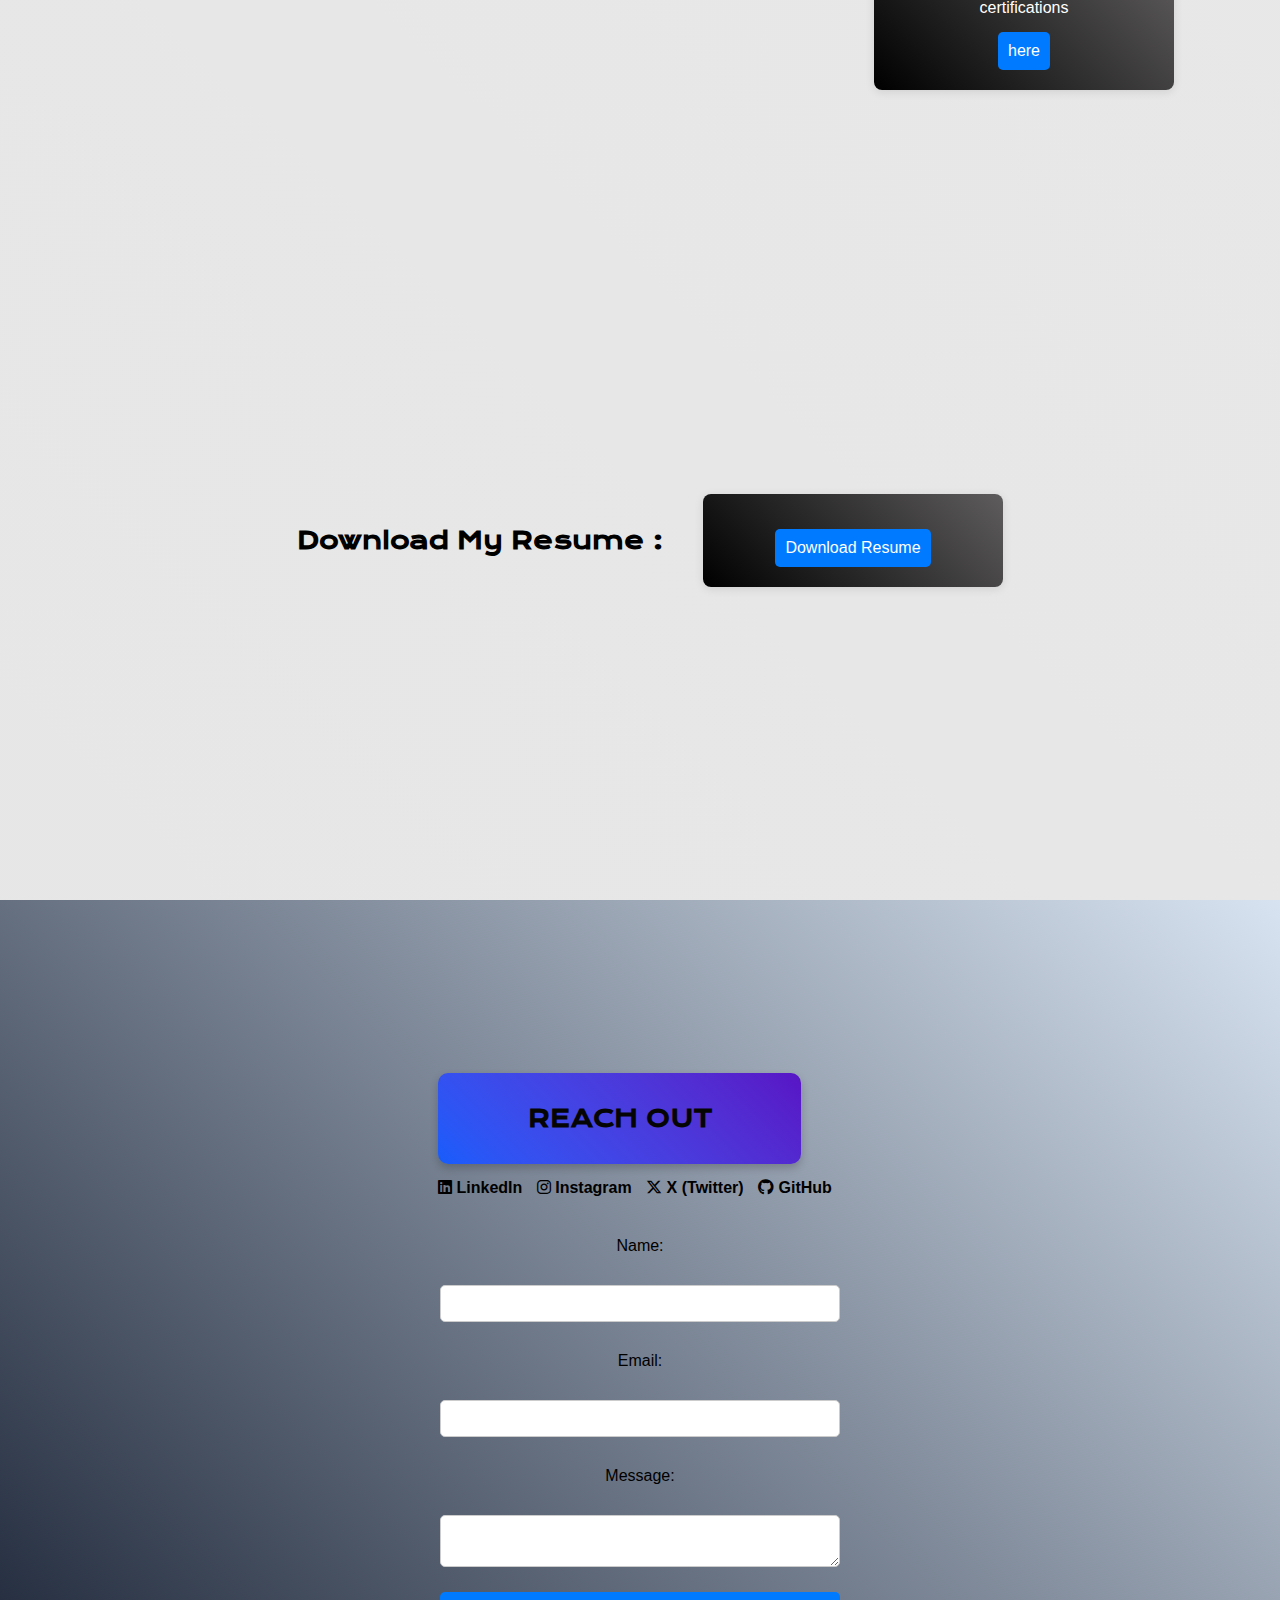
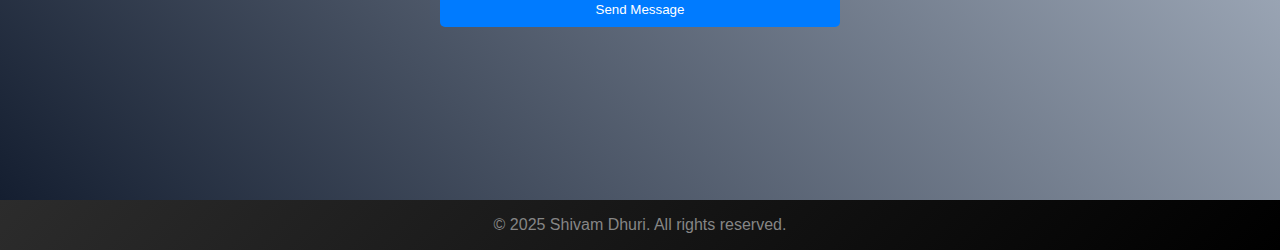
==== commit 4998b774: "Update index.html" ====
--- a/index.html
+++ b/index.html
@@ -258,7 +258,7 @@
     </section>
 
     <footer>
-        <p>&copy; 2024 Shivam Dhuri. All rights reserved.</p>
+        <p>&copy; 2025 Shivam Dhuri. All rights reserved.</p>
     </footer>
 
     <script src="script.js"></script>
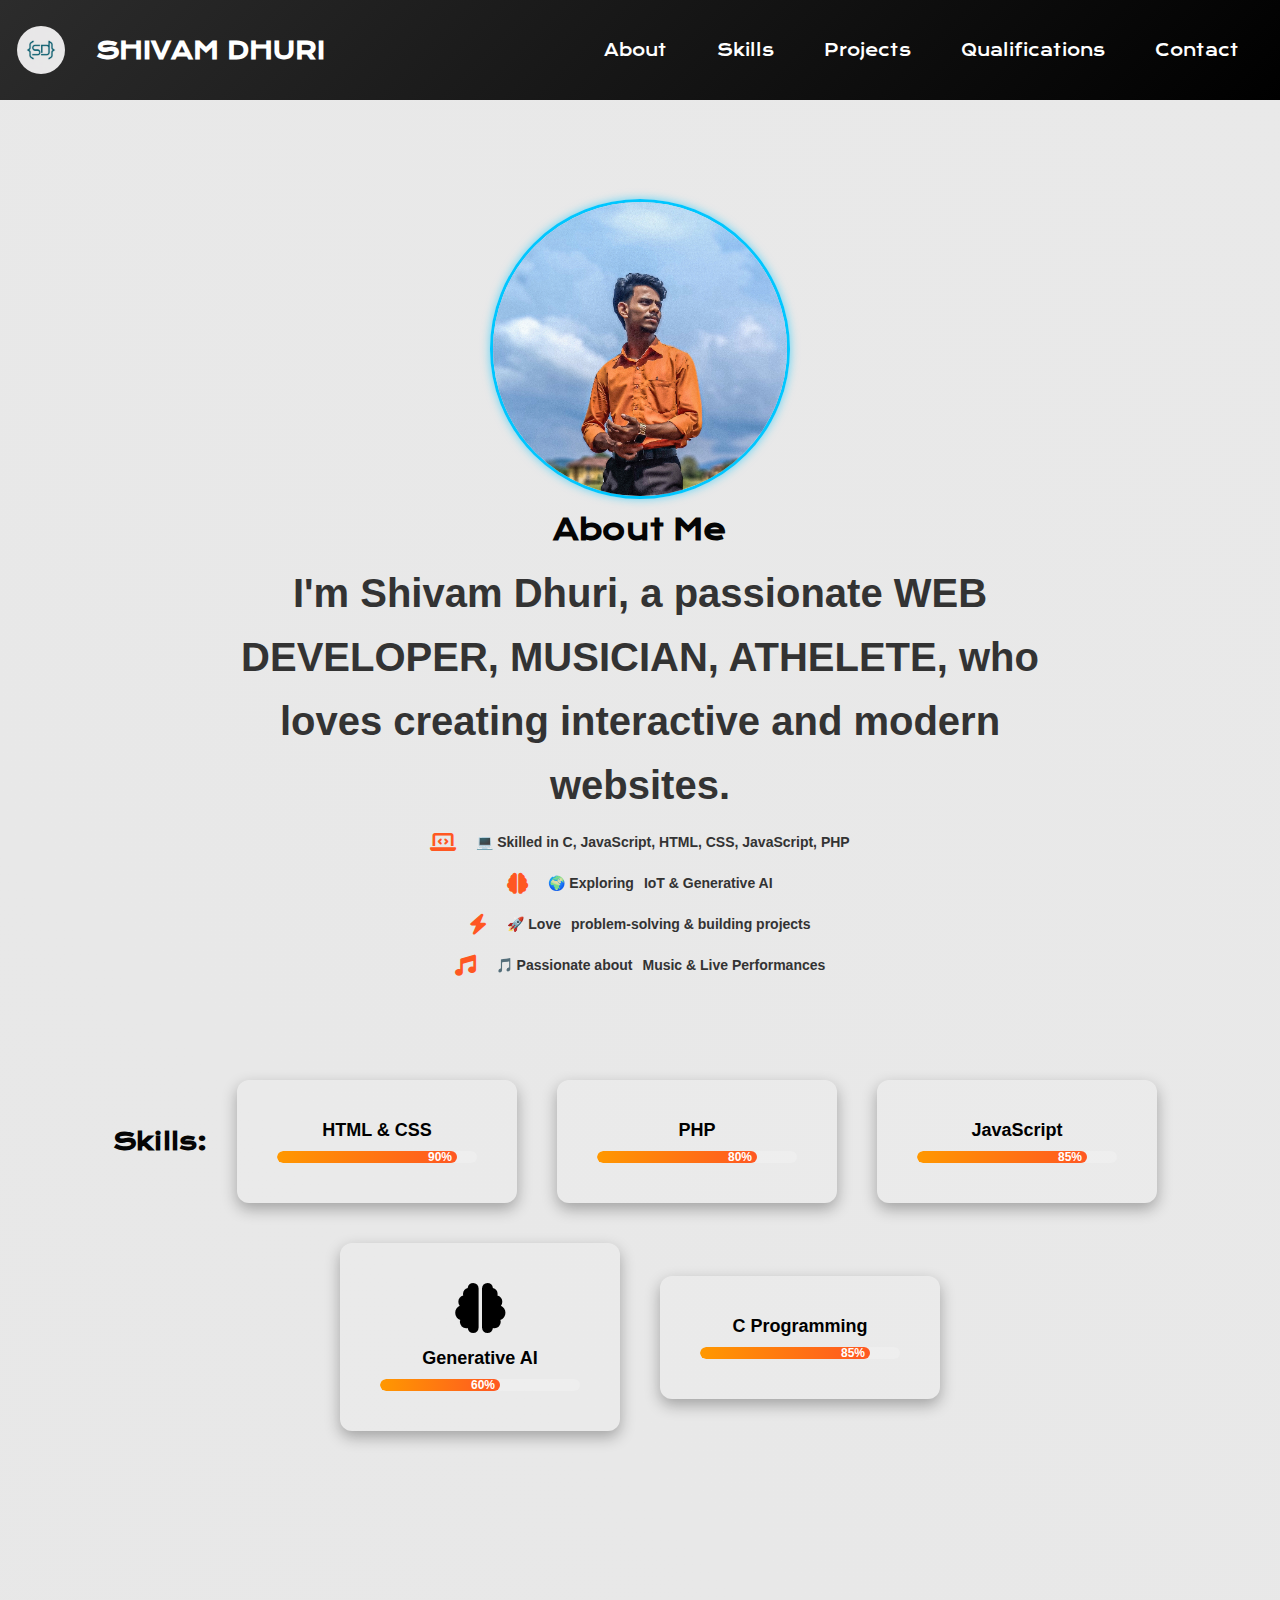
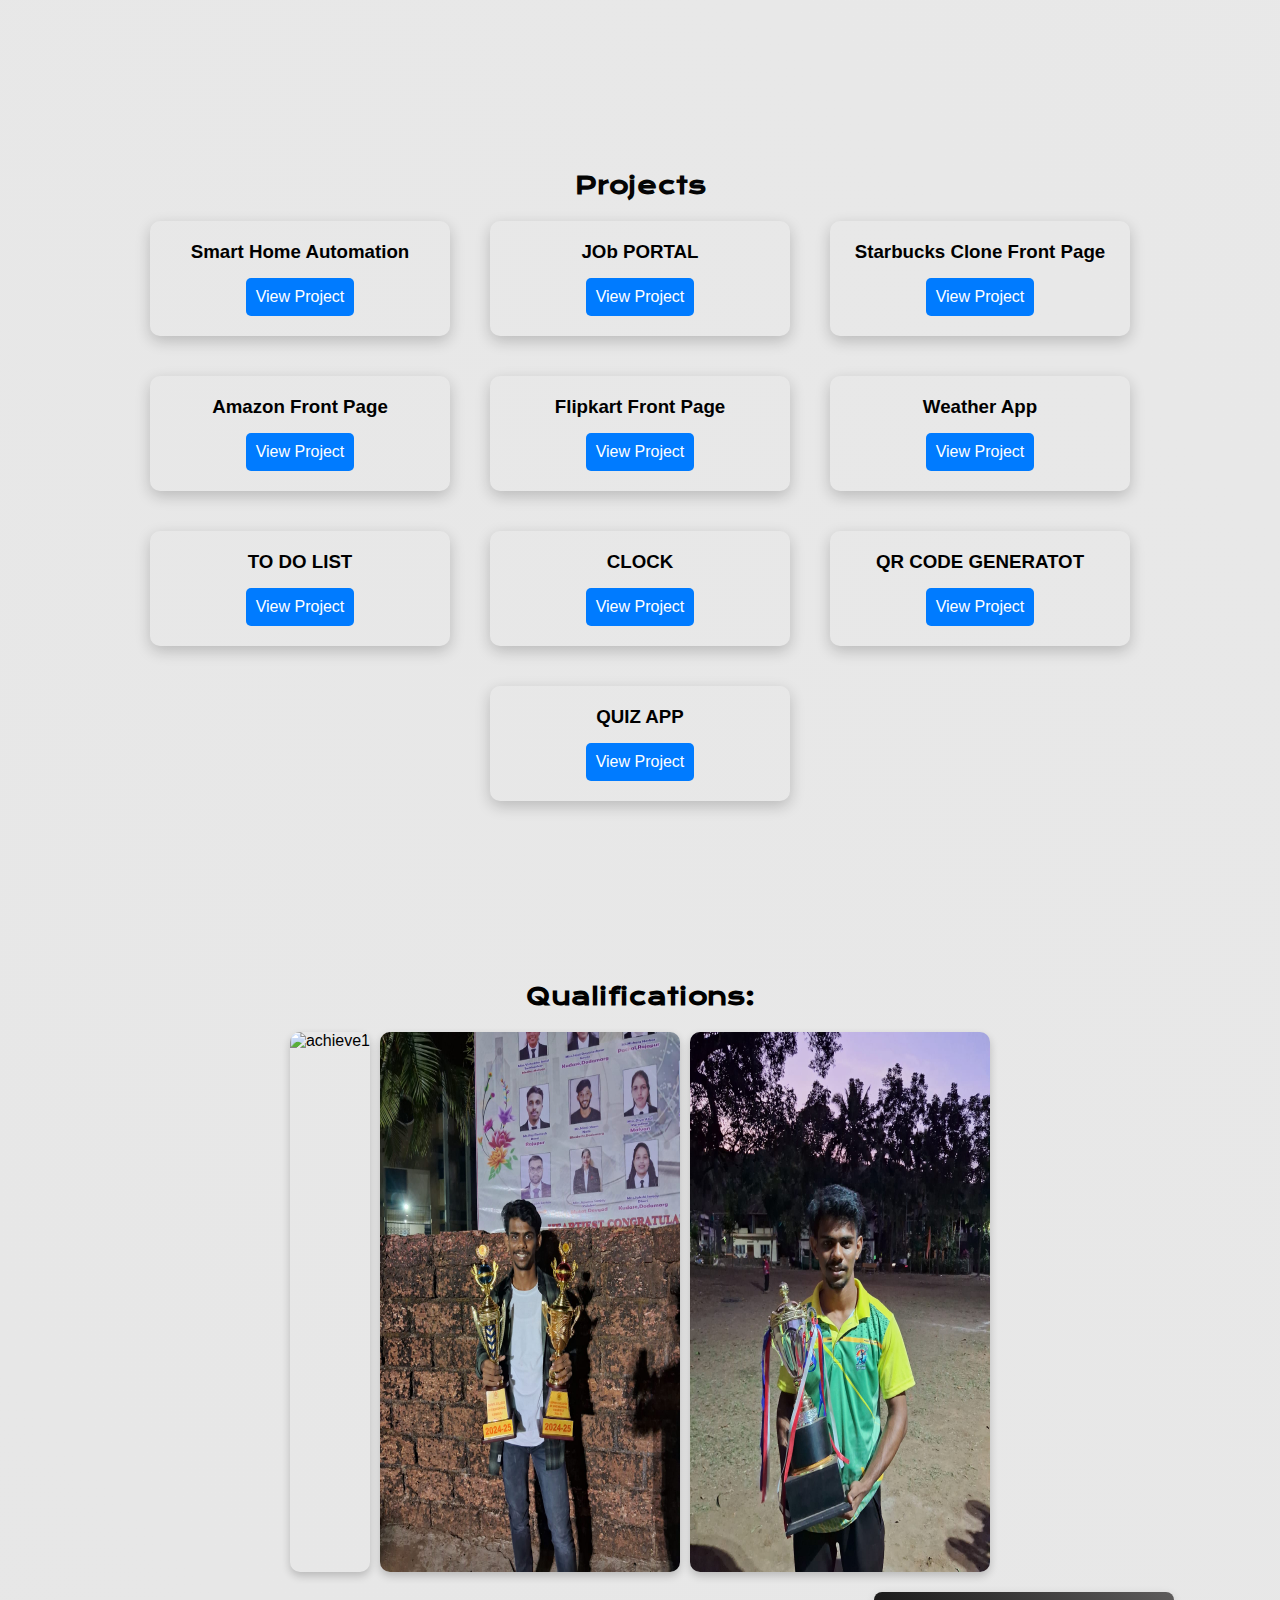
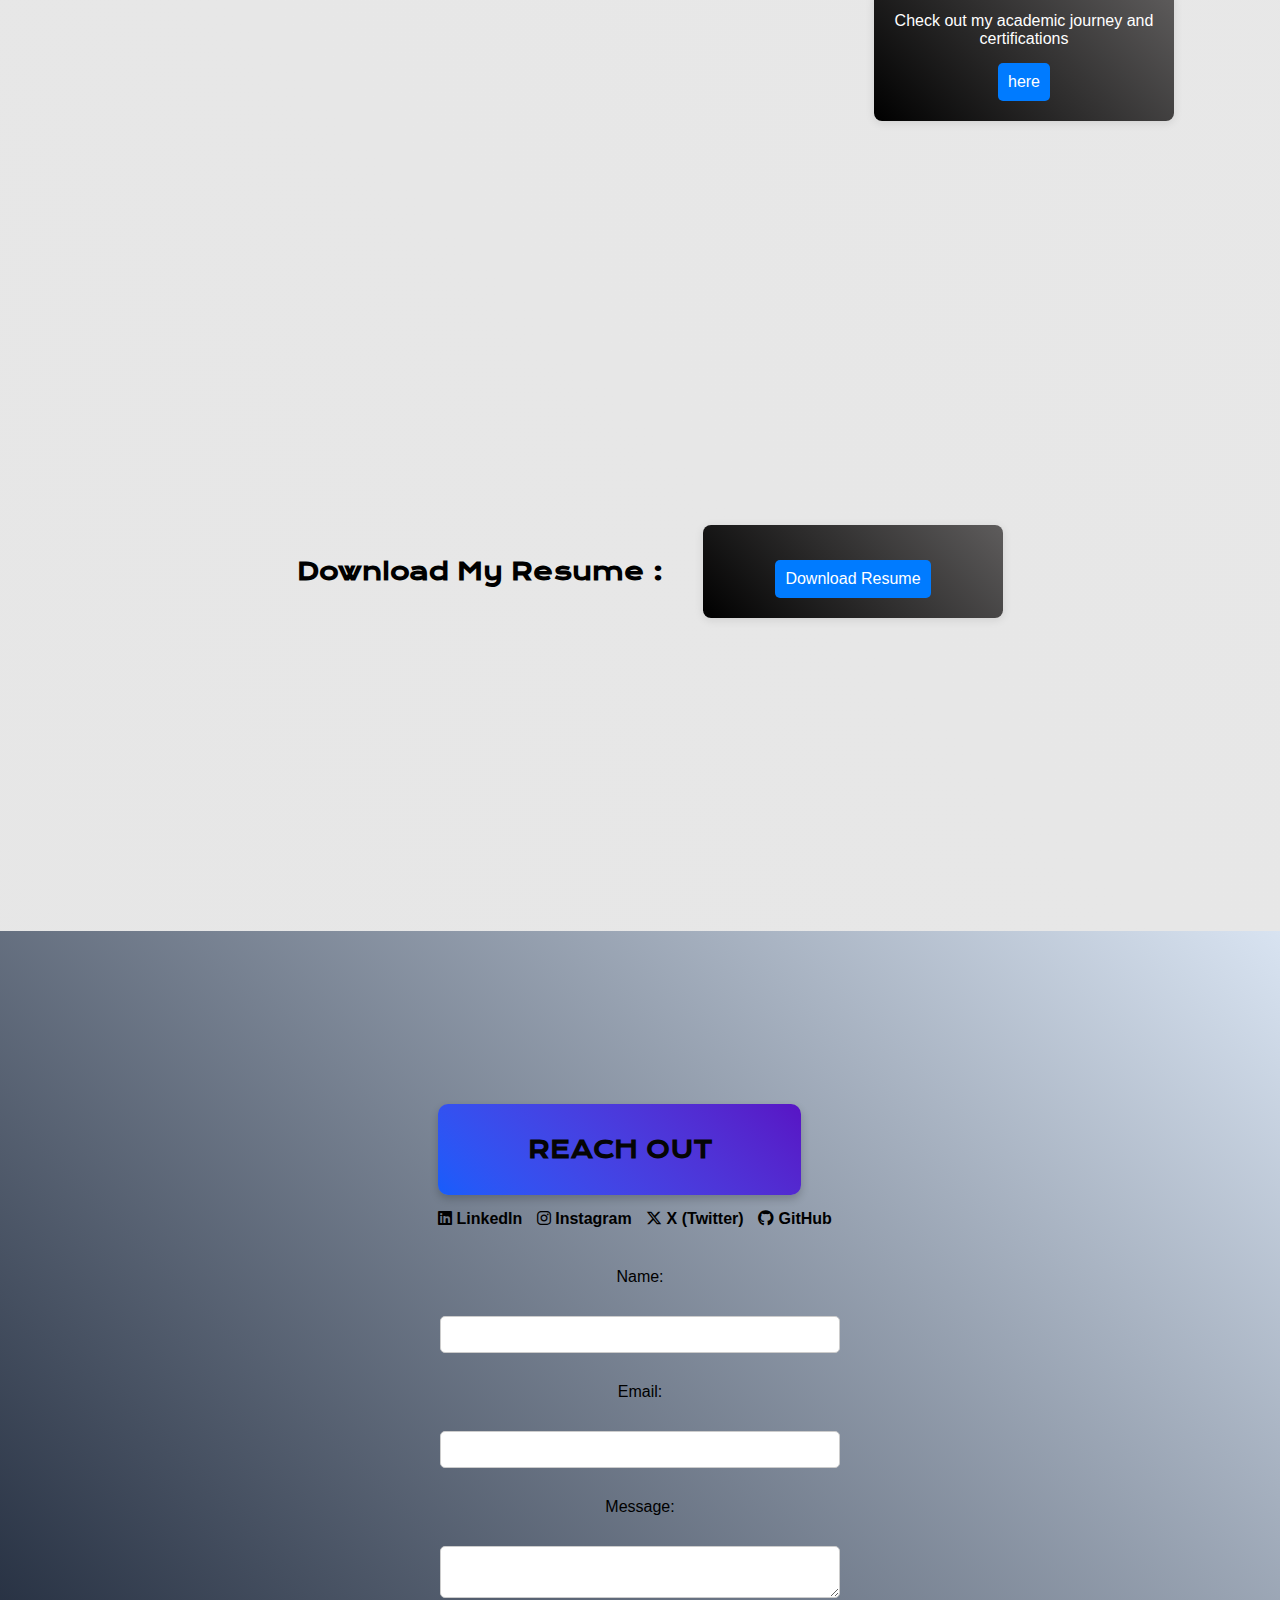
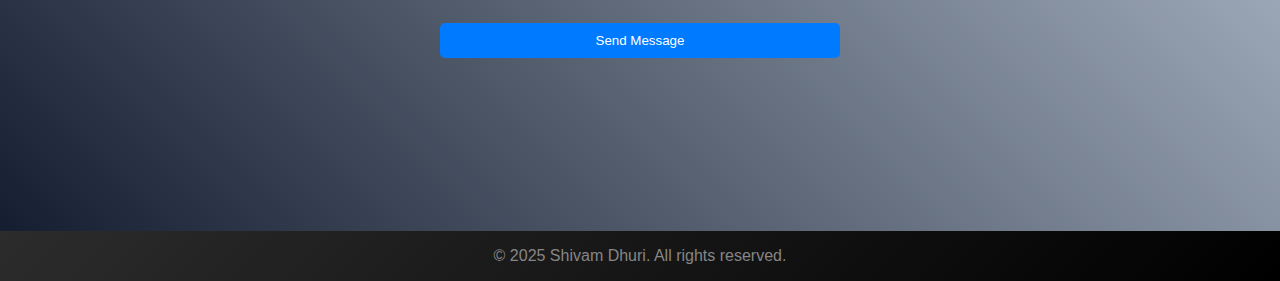
==== commit 5a3efa0c: "Update index.html" ====
--- a/index.html
+++ b/index.html
@@ -149,7 +149,10 @@
                 <h3>Smart Home Automation</h3>
                 <a href="iot_project.html" class="btn">View Project</a>
             </div>
-            
+            <div class="project">
+                <h3>JOb PORTAL</h3>
+                <a href="https://client-ivory-phi-92.vercel.app/" class="btn">View Project</a>
+            </div>
             <div class="project">
                 <h3>Starbucks Clone Front Page</h3>
                 <a href="https://star1-phi.vercel.app/" class="btn">View Project</a>
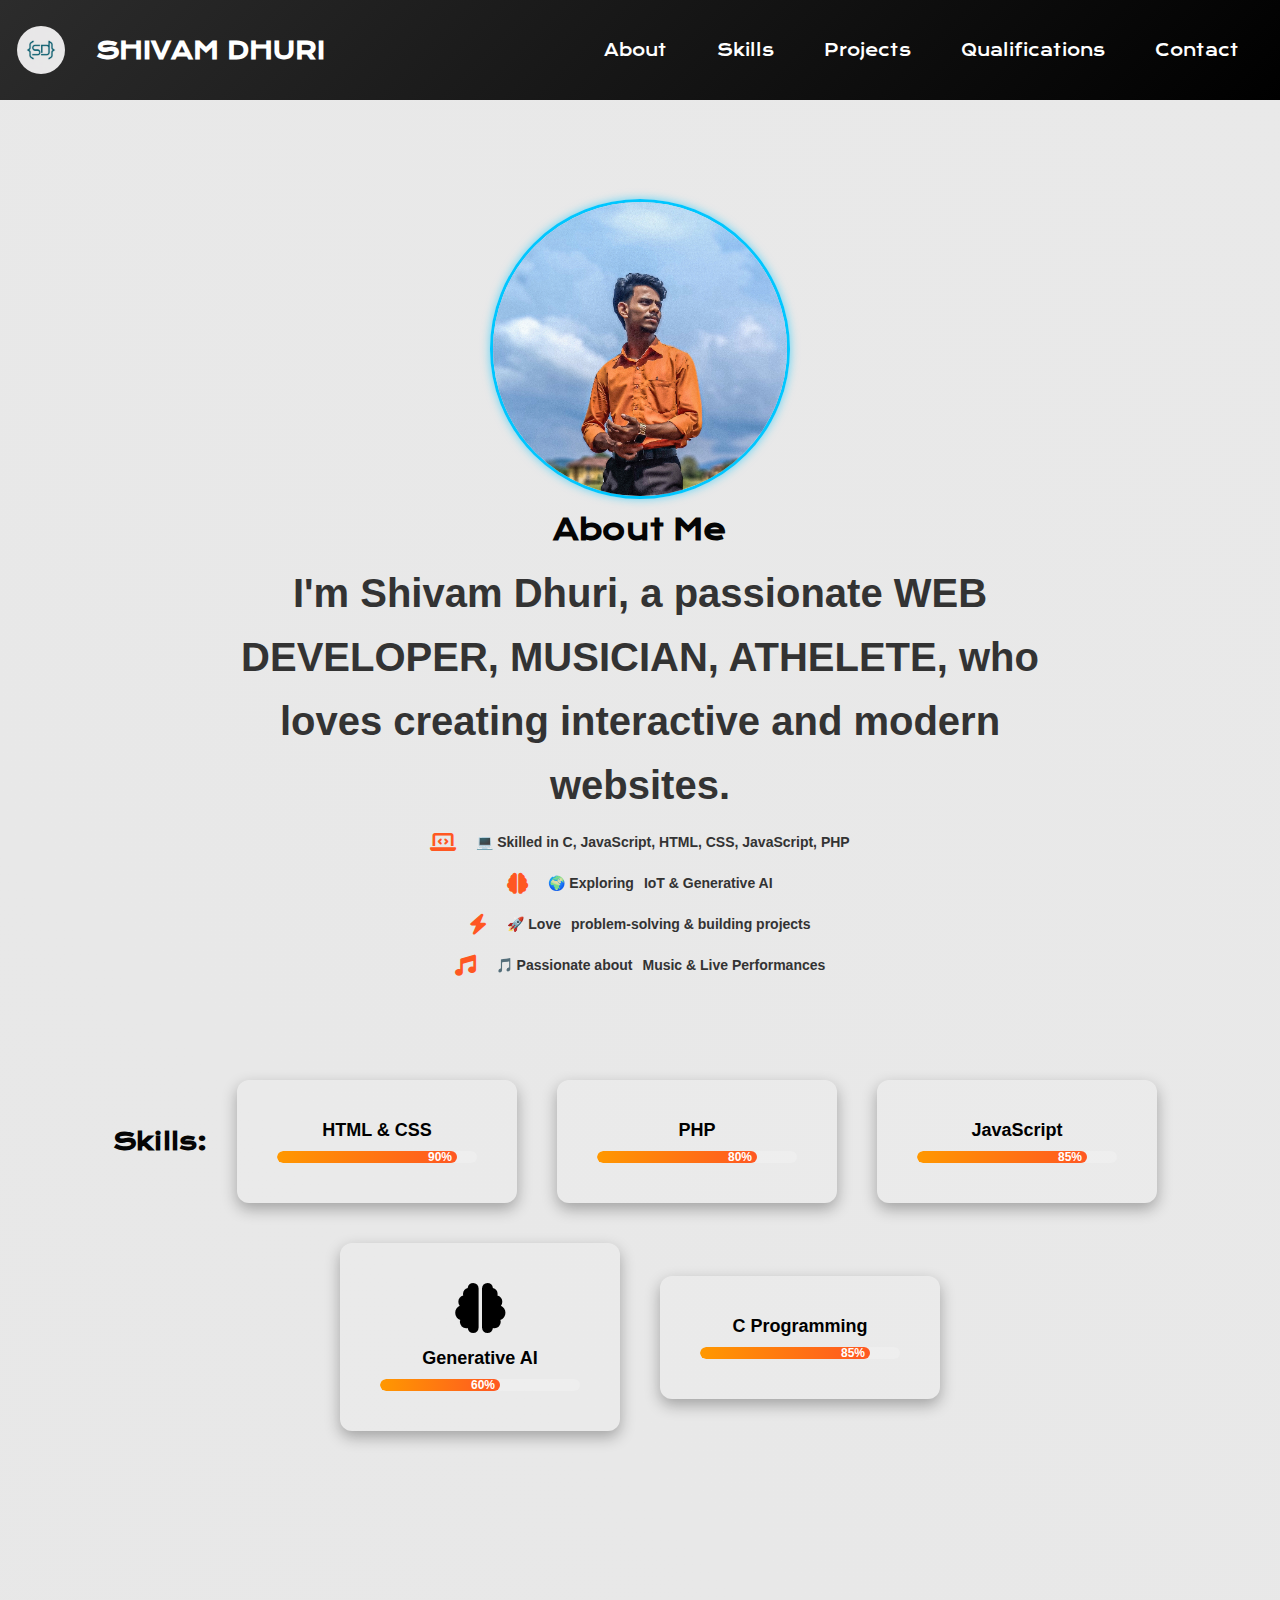
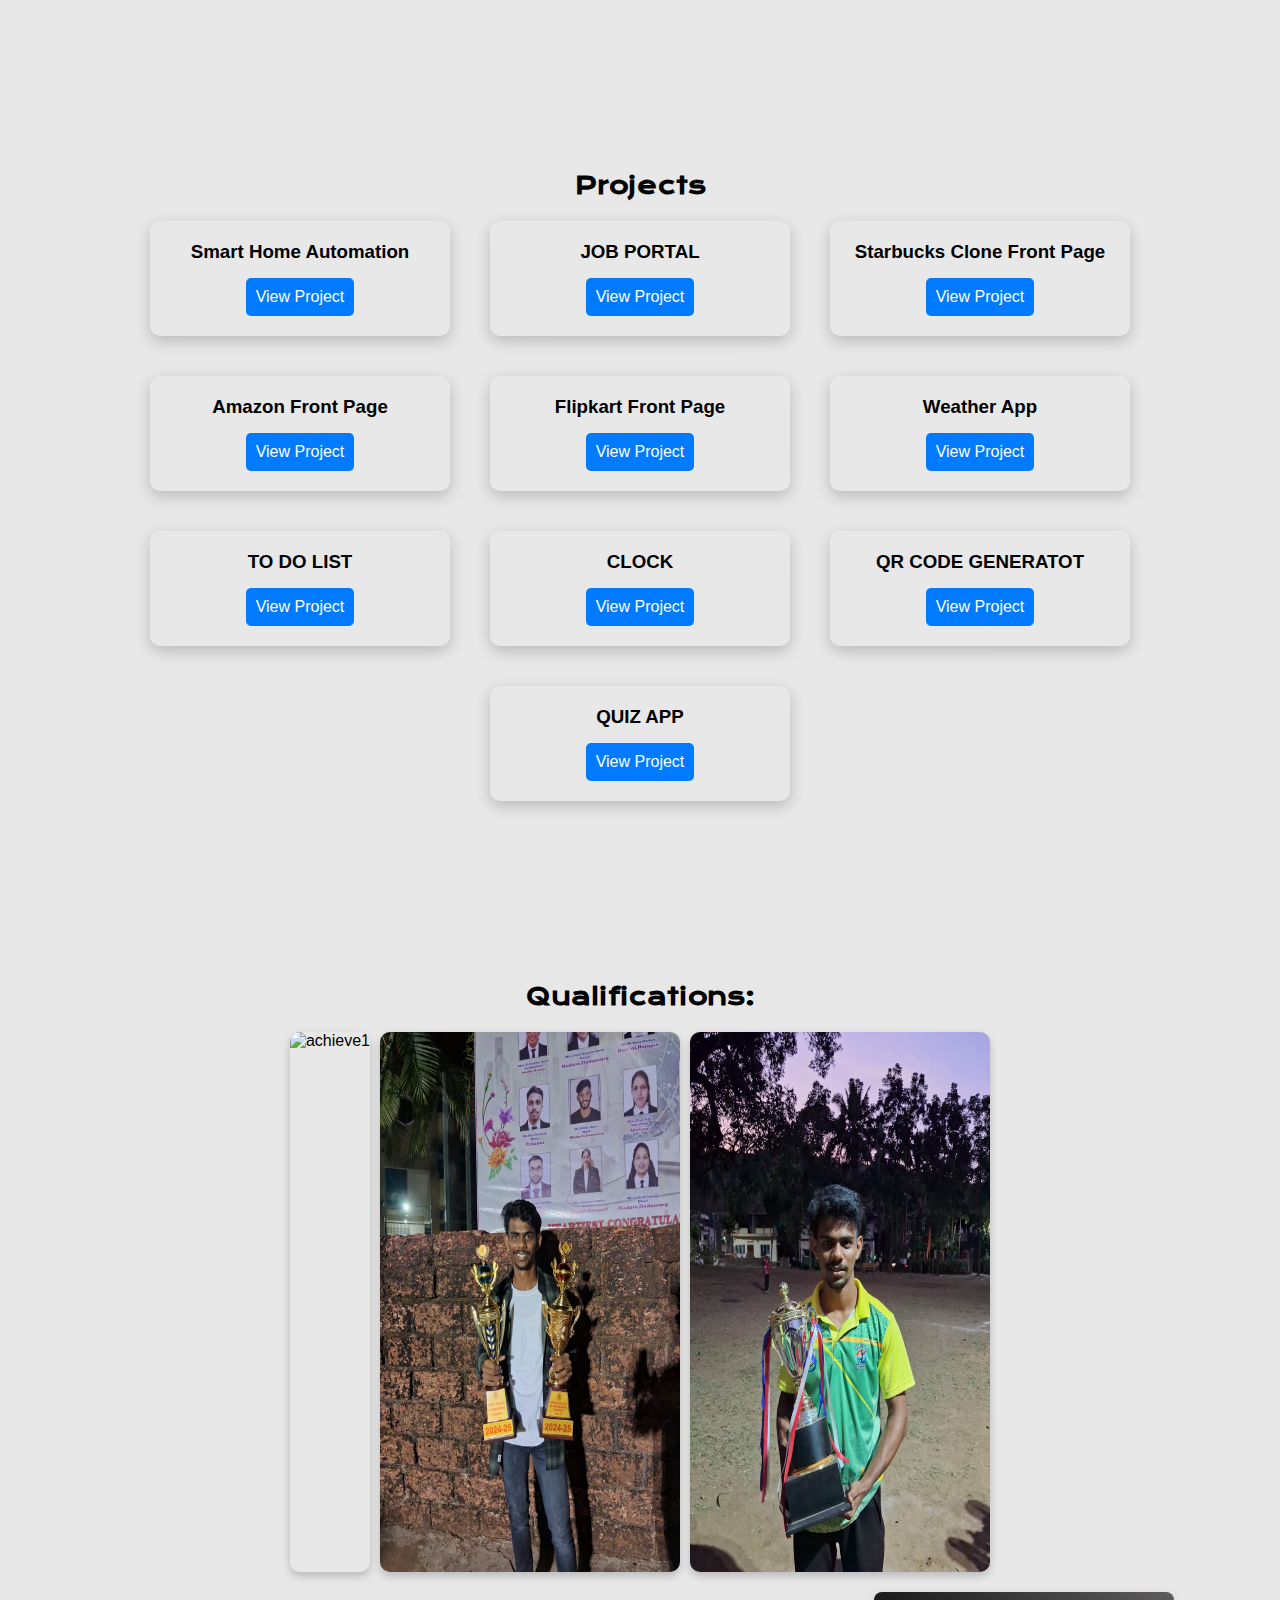
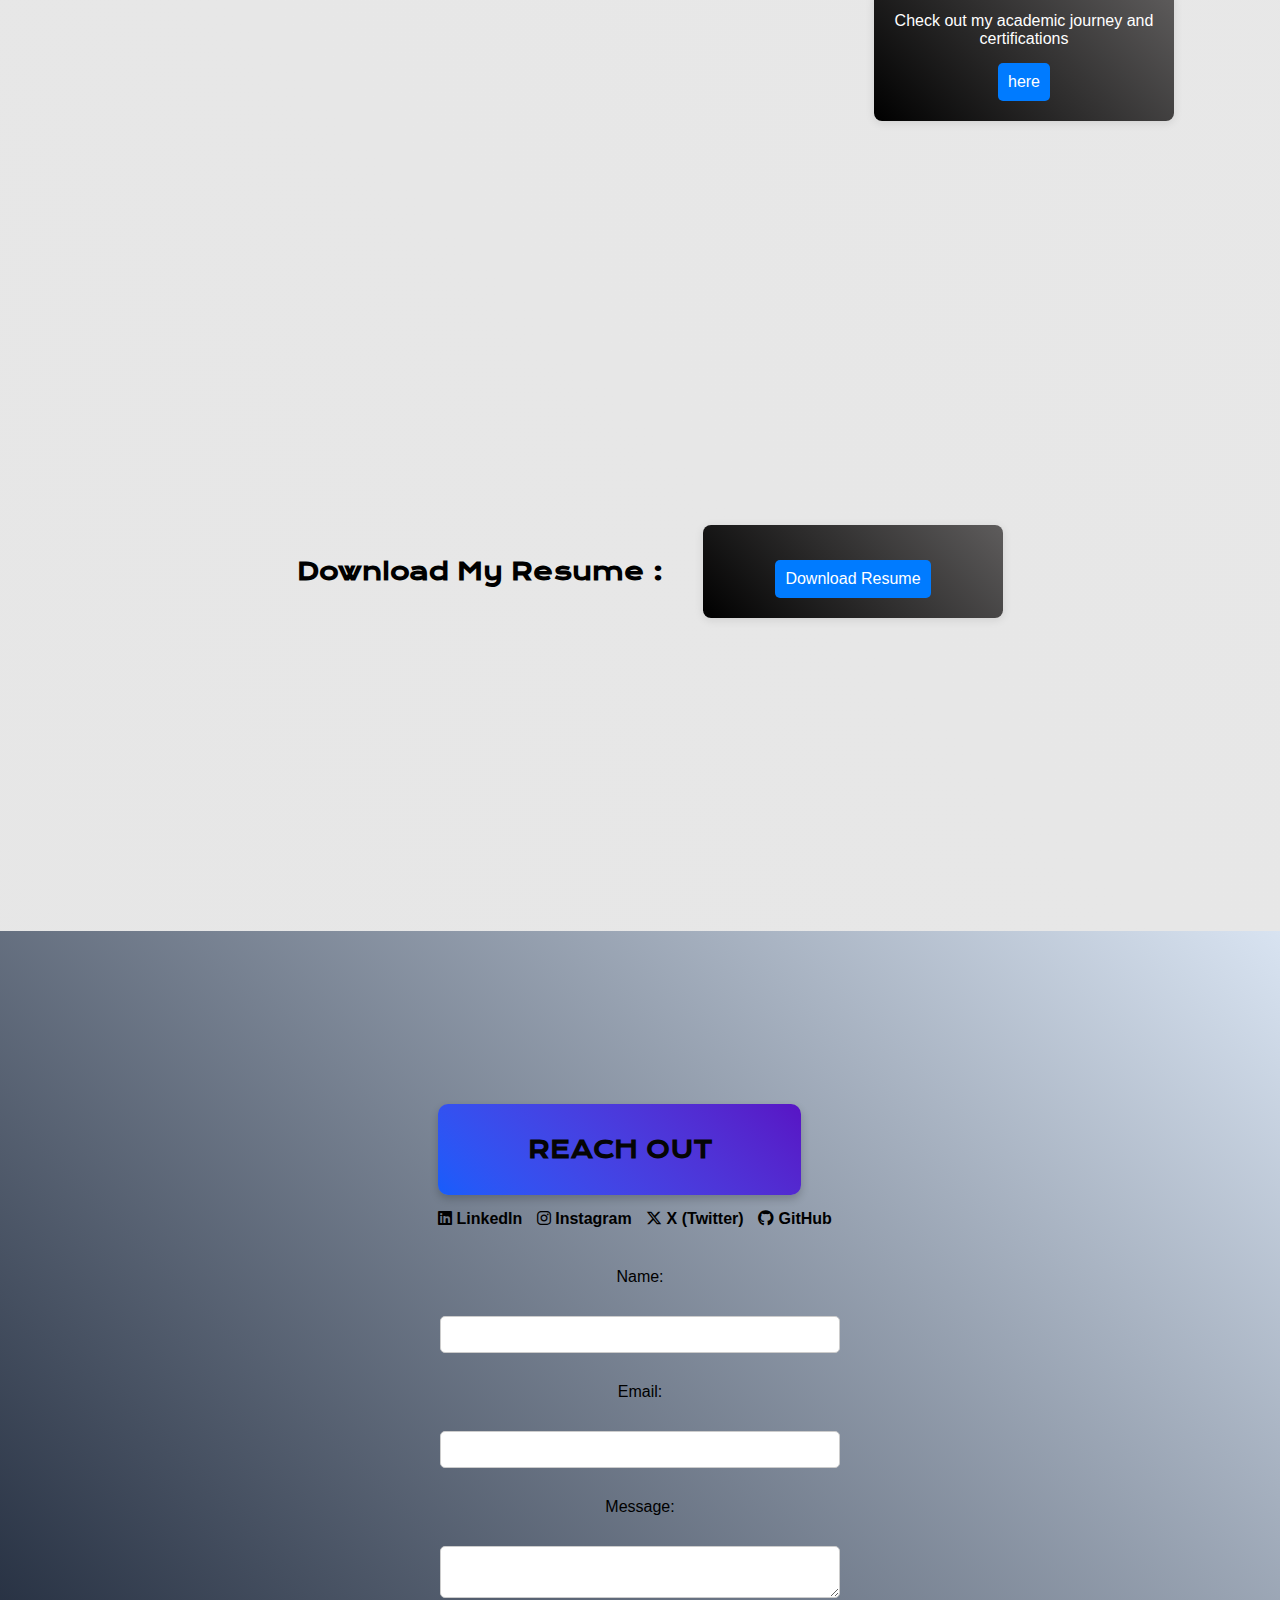
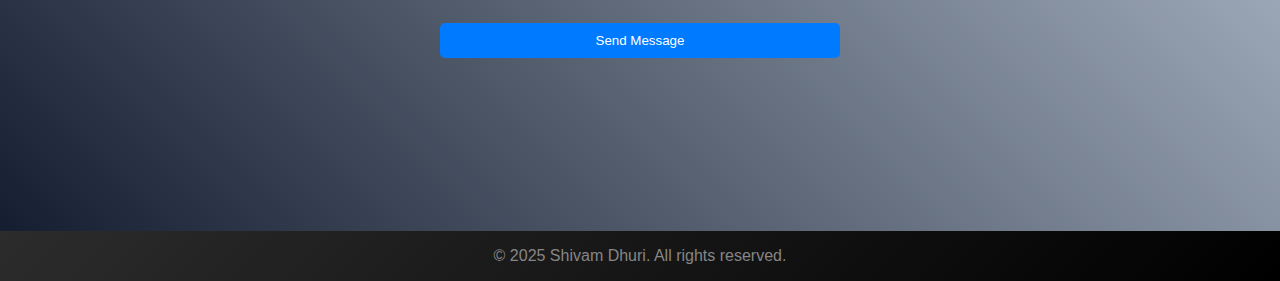
==== commit 2db49bf6: "Update index.html" ====
--- a/index.html
+++ b/index.html
@@ -150,7 +150,7 @@
                 <a href="iot_project.html" class="btn">View Project</a>
             </div>
             <div class="project">
-                <h3>JOb PORTAL</h3>
+                <h3>JOB PORTAL</h3>
                 <a href="https://client-ivory-phi-92.vercel.app/" class="btn">View Project</a>
             </div>
             <div class="project">
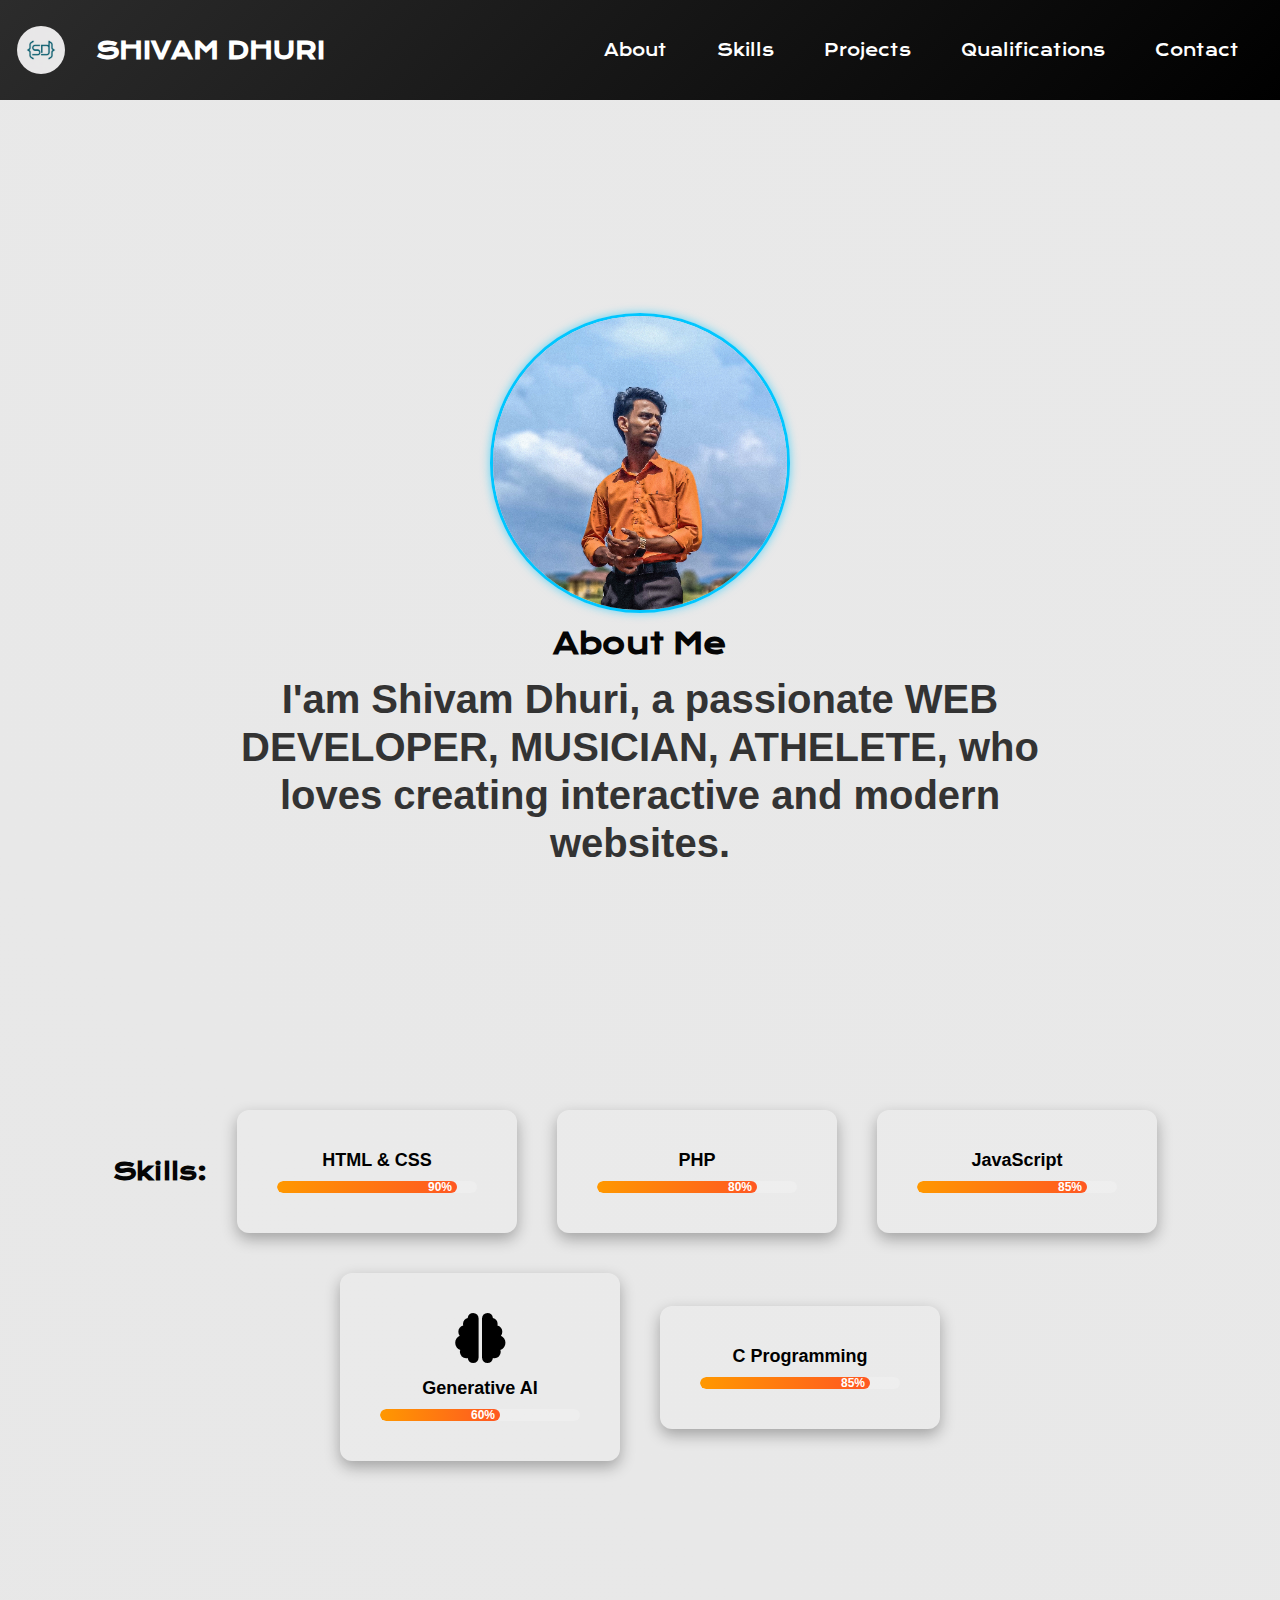
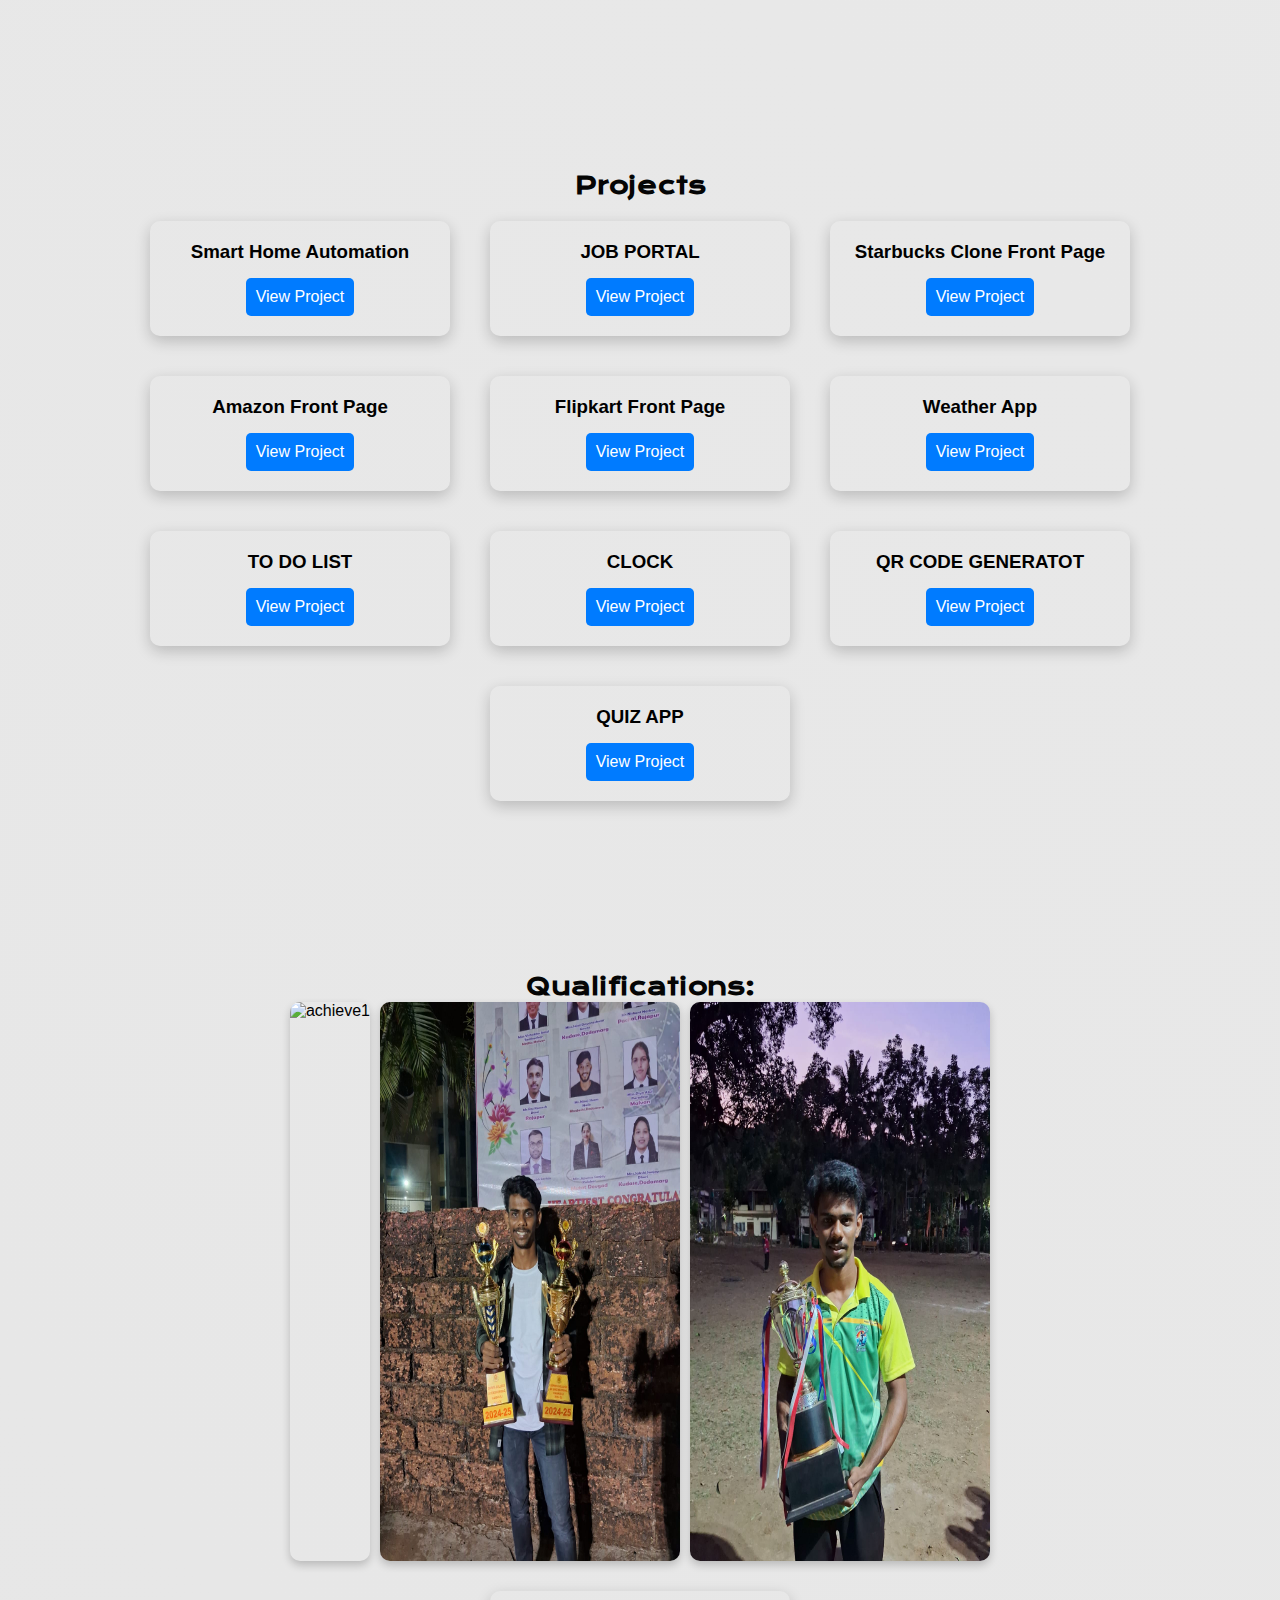
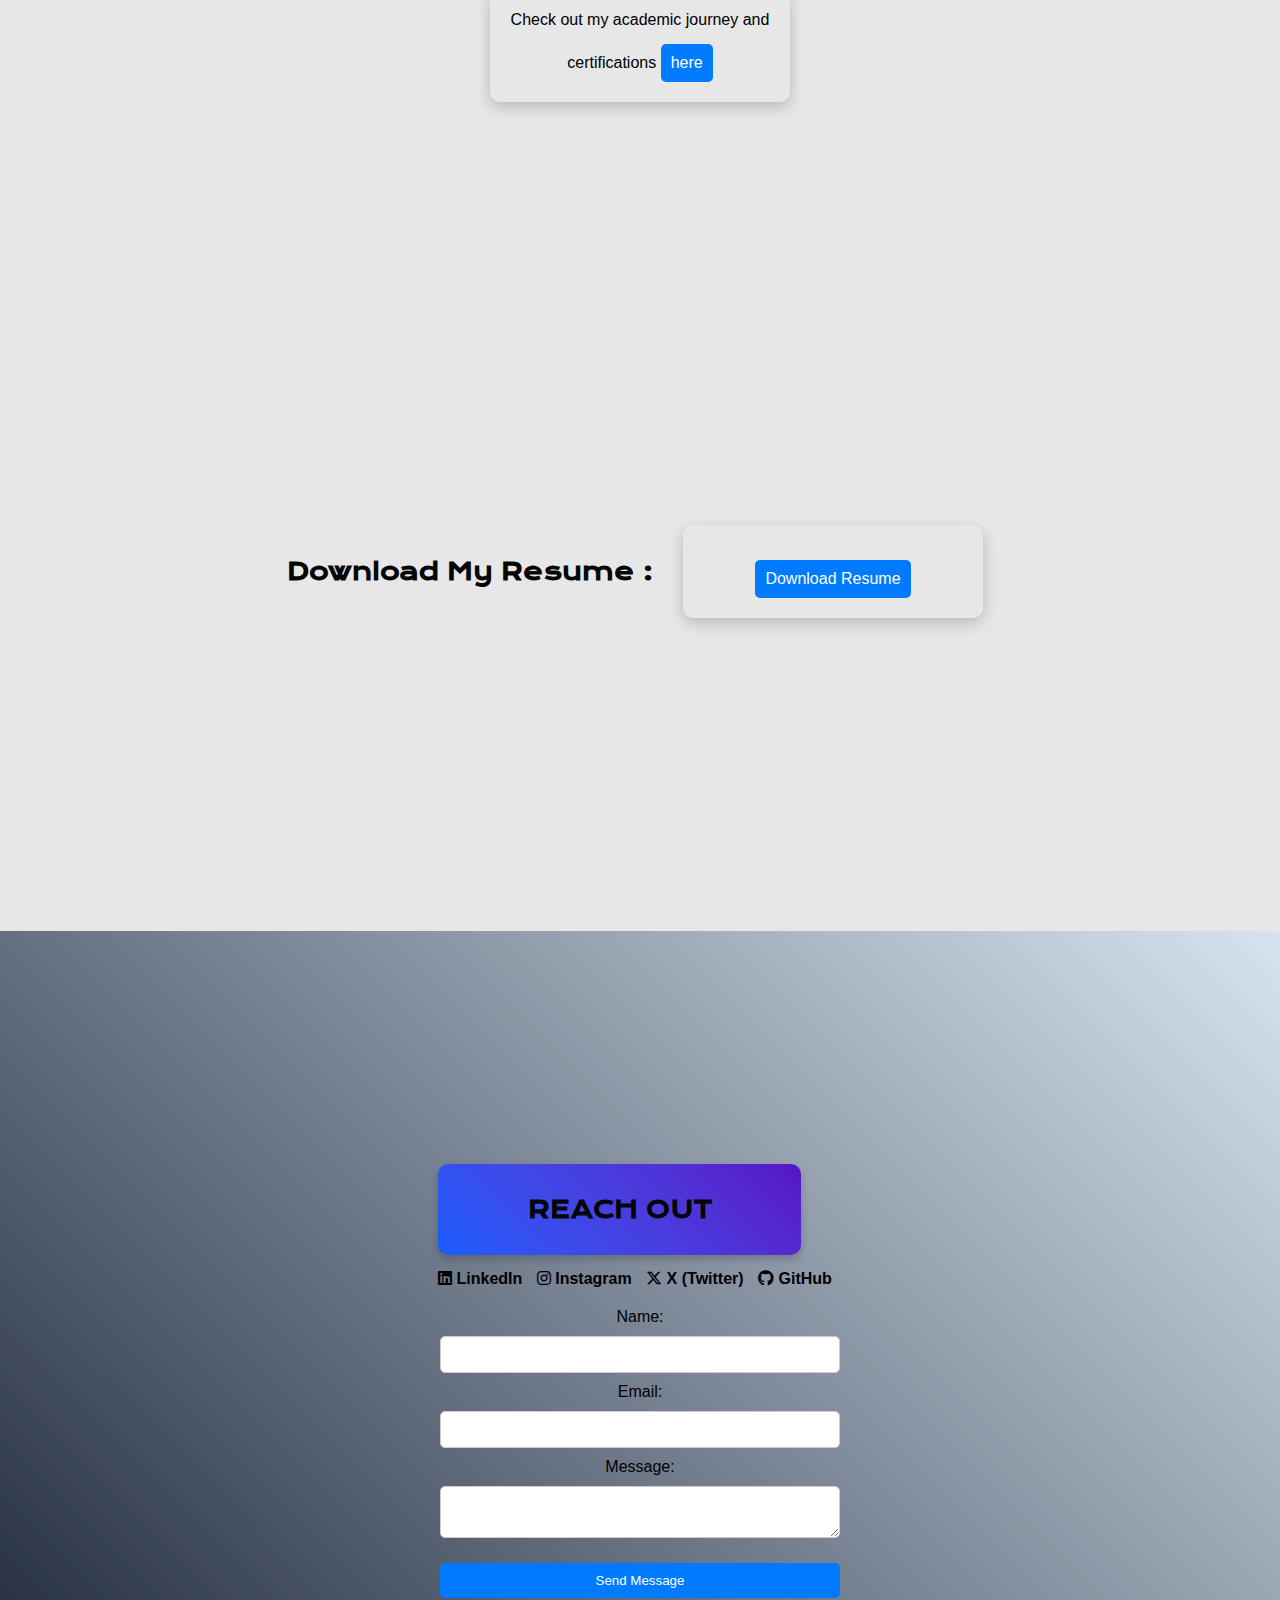
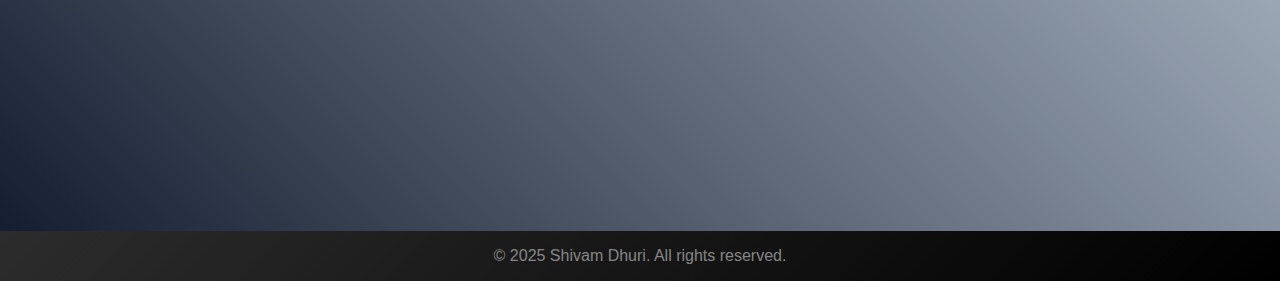
==== commit 95a757d4: "Update index.html" ====
--- a/index.html
+++ b/index.html
@@ -48,13 +48,9 @@
                     <span id="dynamic-text"></span>
                 </div>
                 <p id="about-description">
-                    I'm <strong>Shivam Dhuri</strong>, a passionate WEB DEVELOPER, MUSICIAN, ATHELETE, who loves creating interactive and modern websites.
-                    <ul class="about-list">
-                        <li><i class="fa-solid fa-laptop-code"></i> 💻 Skilled in C, JavaScript, HTML, CSS, JavaScript, PHP</li>
-                        <li><i class="fa-solid fa-brain"></i> 🌍 Exploring <strong>IoT & Generative AI</strong></li>
-                        <li><i class="fa-solid fa-bolt"></i> 🚀 Love <strong>problem-solving & building projects</strong></li>
-                        <li><i class="fa-solid fa-music"></i> 🎵 Passionate about <strong>Music & Live Performances</strong></li>
-                    </ul>
+                   I'am <strong>Shivam Dhuri</strong>, a passionate WEB DEVELOPER, 
+                   MUSICIAN, ATHELETE, who loves creating interactive and modern websites.
+                </p>   
                     
                     
             </section>
@@ -201,14 +197,14 @@
         </div>
         
         
-            <p id="prop" class="boxx">Check out my academic journey and certifications <a href="qualifications.html" class="btn">here</a></p>
+            <p class="project">Check out my academic journey and certifications <a href="qualifications.html" class="btn">here</a></p>
         </div>
     </section>
     <section class="projects-container">
         <h2 id="proj">Download My Resume
             :
         </h2>
-        <p id="pro" class="boxx"><a href="Shivam_Resume.pdf" download class="btn">Download Resume</a></p>
+        <p  class="project"><a href="Shivam_Resume.pdf" download class="btn">Download Resume</a></p>
         
     </section>
 
--- a/styles.css
+++ b/styles.css
@@ -153,8 +153,8 @@
 }
 
 
-.about-section {
-    font-size: 1.8rem; /* Enlarged text */
+.about{
+    font-size: 1.2rem; /* Enlarged text */
     font-weight: bold;
     line-height: 1.5;
     text-align: left;
@@ -165,6 +165,7 @@
     background-position: center;
     background-attachment: fixed;
     background-repeat: no-repeat;
+   
 }
 /* About List Styling */
 .about-list {
@@ -196,9 +197,9 @@
     color: #333;
 }
 #about-description {
-    font-size: 1.2em;
+    font-size: 1em;
     max-width: 800px;
-    line-height: 1.6;
+    line-height: 1.2;
     margin-top: 10px;
 }
 .about-container {
@@ -221,7 +222,7 @@
 
 
 .skills-container {
-    padding-top:70px ;
+    padding-top:100px ;
     display: flex;
     flex-wrap: wrap;
     justify-content: center;
@@ -596,19 +597,8 @@
     transform: scale(1.05); 
 }
 
-.testimonials {
-    background: #fbfbfb; 
-    padding: 20px;
-    border-radius: 8px;
-    margin: 20px;
-    box-shadow: 0 2px 10px rgba(0, 0, 0, 0.1);
-}
-
-.testimonial {
-    margin: 15px 0;
-    font-style: italic;
-    text-align: center;
-}
+
+
 #prop{
     color: white;
     margin-left: 60%;
@@ -677,13 +667,7 @@
 #skill{
     color: #fbfbfb;
 }
-#proj{
-    color:rgb(0, 0, 0);
-    display: flex;
-    flex-wrap: wrap;
-    justify-content: center;
-    padding: 20px;
-}
+
 #pro{
     color: white;
 }
@@ -1113,4 +1097,4 @@
     footer {
         padding: 20px 10px;
     }
-}+}
